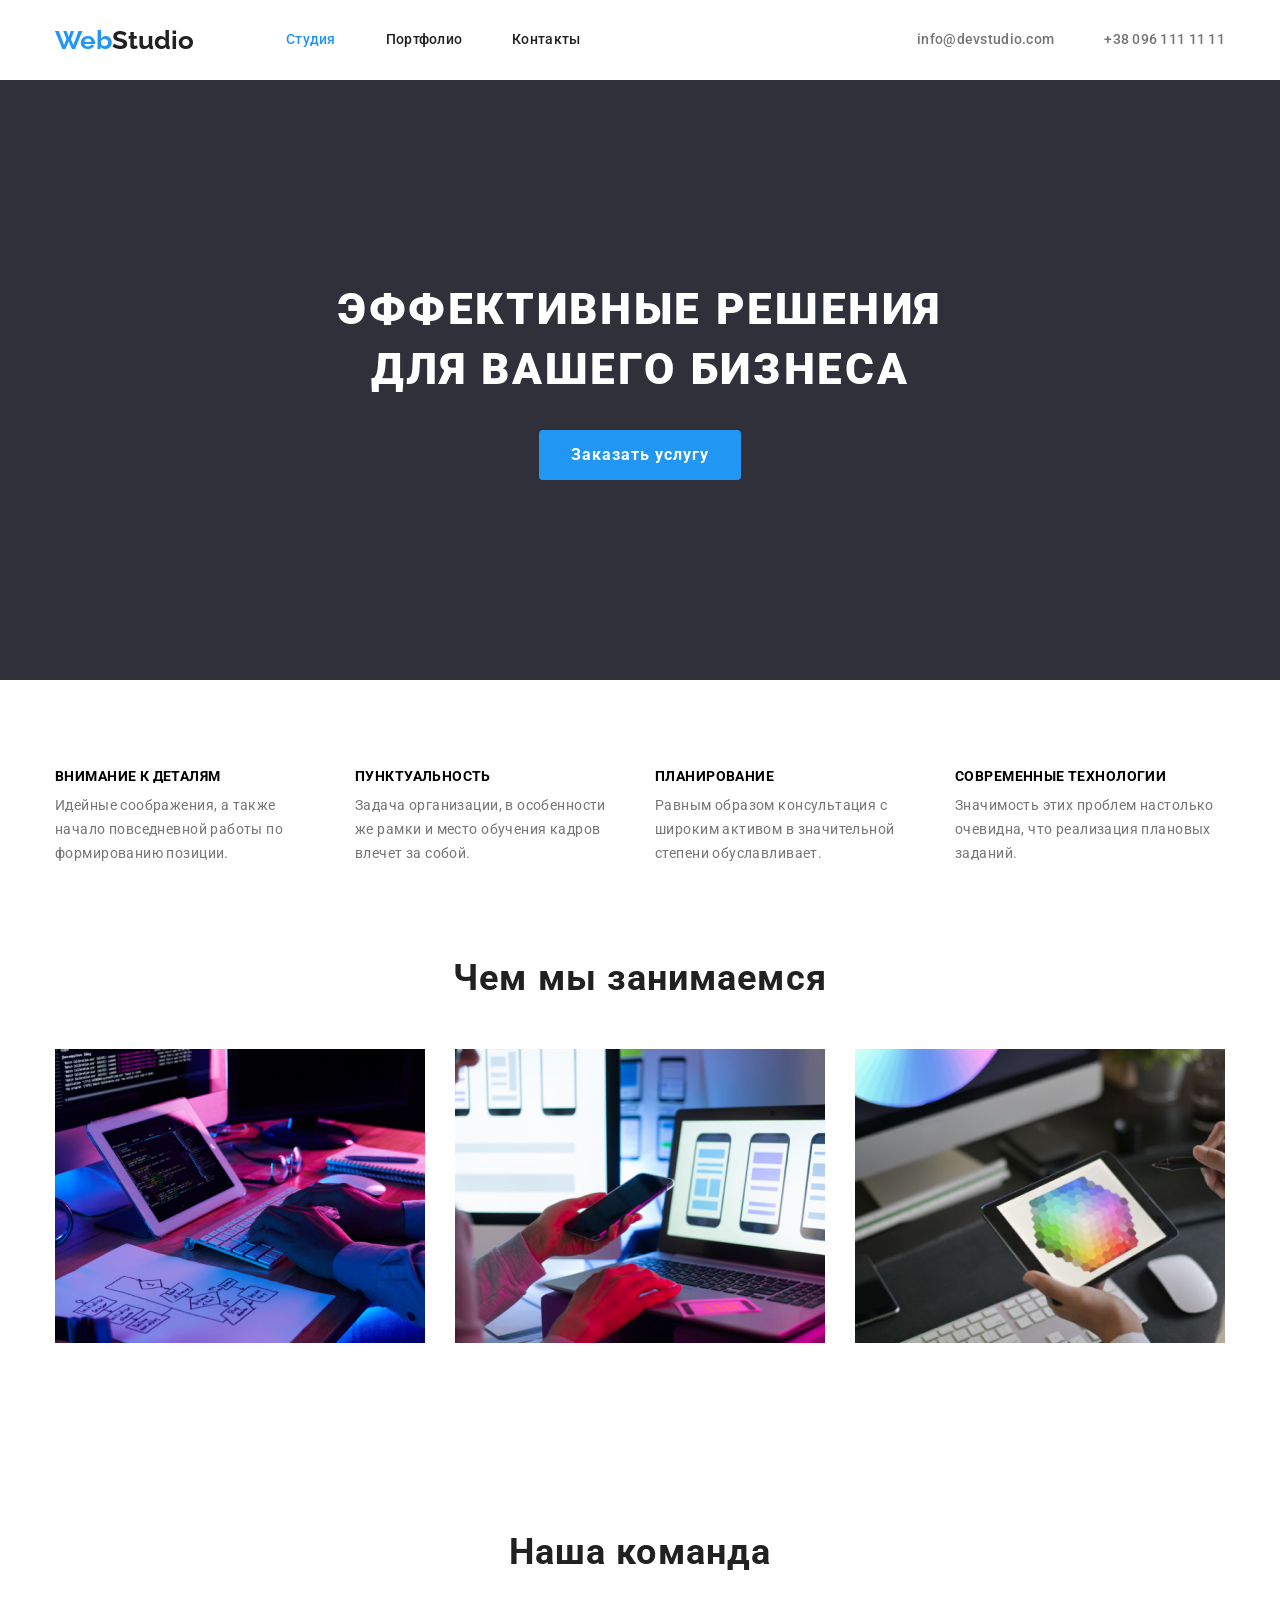
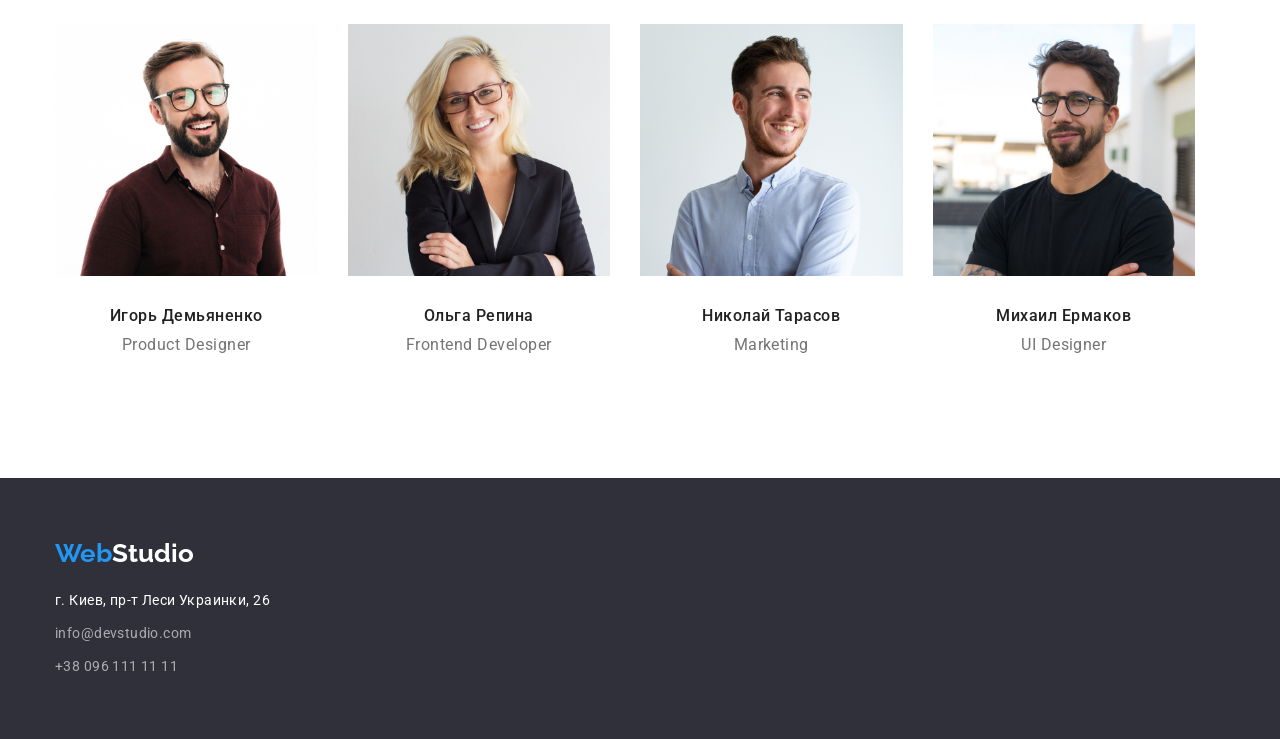
==== index.html @ 5f7c038f "герой" ====
<!DOCTYPE html>
<html lang="ru">
  <head>
    <meta charset="UTF-8" />
    <meta name="viewport" content="width=device-width, initial-scale=1.0" />
    <title>WebStudio</title>
    <link rel="preconnect" href="https://fonts.gstatic.com" />
    <link
      href="https://fonts.googleapis.com/css2?family=Raleway:wght@700&family=Roboto:wght@400;500;700;900&display=swap"
      rel="stylesheet"
    />
    <link
      rel="stylesheet"
      href="https://cdnjs.cloudflare.com/ajax/libs/modern-normalize/1.0.0/modern-normalize.min.css"
    />
    <link rel="stylesheet" href="./css/style.css" />
    <link rel="stylesheet" href="./css/main.css" />
  </head>
  <body>
    <!--Шапка-->
    <header class="header-page">
      <div class="container header-container">
        <nav class="header-nav content">
          <a class="logo" href=""><span class="logo-link">Web</span>Studio</a>
          <ul class="list-nav">
            <li class="item-nav">
              <a class="link current" href="">Студия</a>
            </li>
            <li class="item-nav">
              <a class="link" href="./portfolio.html">Портфолио</a>
            </li>
            <li class="item-nav">
              <a class="link" href="">Контакты</a>
            </li>
          </ul>
        </nav>
        <ul class="header-list content">
          <li class="header-contacts">
            <a class="link contacts" href="">info@devstudio.com</a>
          </li>
          <li class="header-contacts">
            <a class="link contacts" href="">+38 096 111 11 11</a>
          </li>
        </ul>
      </div>
    </header>

    <main>
      <!--Баннер-->
      <section class="hero">
        <div class="hero-container">
          <h1 class="hero-text">Эффективные решения </br> для вашего бизнеса</h1>
          <a class="hero-btn" href="">Заказать услугу</a>
        </div>
      </section>

      <!--Особенности-->
      <section class="features">
        <div class="container">
          <h2 class="visually-hidden">Особенности</h2>
          <ul class="features-list">
            <li class="features-items">
              <h3 class="features-heading">Внимание к деталям</h3>
              <p class="features-text">
                Идейные соображения, а также начало повседневной работы по
                формированию позиции.
              </p>
            </li>
            <li class="features-items">
              <h3 class="features-heading">Пунктуальность</h3>
              <p class="features-text">
                Задача организации, в особенности же рамки и место обучения
                кадров влечет за собой.
              </p>
            </li>
            <li class="features-items">
              <h3 class="features-heading">Планирование</h3>
              <p class="features-text">
                Равным образом консультация с широким активом в значительной
                степени обуславливает.
              </p>
            </li>
            <li class="features-items">
              <h3 class="features-heading">Современные технологии</h3>
              <p class="features-text">
                Значимость этих проблем настолько очевидна, что реализация
                плановых заданий.
              </p>
            </li>
          </ul>
        </div>
      </section>

      <!--Чем мы занимаемся-->
      <section class="work">
        <div class="container">
          <h2 class="heading-main">Чем мы занимаемся</h2>
          <ul class="work-list">
            <li class="work-item">
              <a class="work-text" href="">
                <img src="./images/box1.jpg" alt="Программирование" />
              </a>
            </li>
            <li class="work-item">
              <a href="">
                <img src="./images/box2.jpg" alt="Приложения" />
              </a>
            </li>
            <li class="work-item">
              <a href="">
                <img src="./images/box3.jpg" alt="Дизайн" />
              </a>
            </li>
          </ul>
        </div>
      </section>

      <!--Наша команда-->
      <section class="family">
        <div class="container">
          <h2 class="heading-main">Наша команда</h2>
          <ul class="family-list">
            <li class="family-item">
              <a href="">
                <img src="./images/team/team1.jpg" alt="Игорь Демьяненко" />
              </a>
              <h3 class="family-name">Игорь Демьяненко</h3>
              <p class="family-proffesion" lang="en">Product Designer</p>
            </li>
            <li class="family-item">
              <a href="">
                <img src="./images/team/team2.jpg" alt="Ольга Репина" />
              </a>
              <h3 class="family-name">Ольга Репина</h3>
              <p class="family-proffesion" lang="en">Frontend Developer</p>
            </li>
            <li class="family-item">
              <a href="">
                <img src="./images/team/team3.jpg" alt="Николай Тарасов" />
              </a>
              <h3 class="family-name">Николай Тарасов</h3>
              <p class="family-proffesion" lang="en">Marketing</p>
            </li>
            <li class="family-item">
              <a href="">
                <img src="./images/team/team4.jpg" alt="Михаил Ермаков" />
              </a>
              <h3 class="family-name">Михаил Ермаков</h3>
              <p class="family-proffesion" lang="en">UI Designer</p>
            </li>
          </ul>
        </div>
      </section>
    </main>

    <!-- Футер -->
    <footer class="footer">
      <div class="container">

        <!--Адресс-->
        <address class="address">
          <a class="logo logo-footer" href=""
            ><span class="logo-link">Web</span>Studio</a
          >
          <ul class="footer-list">
            <li class="footer-items">
              <a class="address-link adr" href=""
                >г. Киев, пр-т Леси Украинки, 26</a
              >
            </li>
            <li class="footer-items">
              <a class="address-link post" href="">info@devstudio.com</a>
            </li>
            <li class="footer-items">
              <a class="address-link post" href="">+38 096 111 11 11</a>
            </li>
          </ul>
        </address>
      </div>
    </footer>
  </body>
</html>
---- css/style.css ----
/* --- Основа для всех страниц --- */

:root {
  --text-blue: #2196F3;
  --text-hero-white: #ffffff;
  --text-white-footer: rgba(255, 255, 255, .6);
  --text-black: #212121;
  --text-grey: #757575;
  --background-hero: #2F303A;
  --background-btn: #F5F4FA;
  --border-proekts: #EEEEEE;
}

.visually-hidden {
  position: absolute;
  width: 1px;
  height: 1px;
  margin: -1px;
  border: 0;
  padding: 0;

  white-space: nowrap;
  clip-path: inset(100%);
  clip: rect(0 0 0 0);
  overflow: hidden;
}

body {
  font-family: 'Roboto', sans-serif;
  font-size: 14px;
}

a {
  text-decoration: none;
  color: var(--text-black);
  outline: none; 
}

ul {
  list-style: none;
}

.container {
  width: 1200px;
  padding-left: 15px;
  padding-right: 15px;
  margin-left: auto;
  margin-right: auto;
  /* outline: 1px solid tomato; */
}

h1, h2, h3, ul, p {
  margin: 0;
  padding: 0;
}

/* ОБЩИЕ СТИЛИ ДЛЯ ВСЕХ СТРАНИЦ ХЕДЕРА И ФУТЕРА */

/* --- Шапка--- */

.header-container {
  display: flex;
  align-items: center;
  justify-content: space-between;
}

.content {
  display: flex;
  align-items: center;
}

.logo {
  font-style: normal;
  font-family: 'Raleway', sans-serif;
  font-weight: 700;
  font-size: 26px;
  line-height: 1.19;
}

.logo-link {
  color: var(--text-blue);
}

.list-nav {
  display: flex;
  align-items: center;
  margin-left: 92px;
}

.item-nav:not(:last-child),
.header-contacts:not(:last-child) {
  margin-right: 50px;
}

.link {
  display: block;
  padding-top: 32px;
  padding-bottom: 32px;

  font-weight: 500;
  line-height: 1.14;
  letter-spacing: 0.02em;
}

.link:hover,
.link:focus {
  color: var(--text-blue);
}

.list-nav .link.current {
  color: var(--text-blue);
}

.contacts {
  color: var(--text-grey);
}

/* --- Футер --- */

/* --- Адресс --- */

.footer {
  background-color: var(--background-hero);
  padding: 60px 0;
}

.logo-footer {
  display: inline-block;
  margin-bottom: 20px;

  color: var(--text-hero-white);
}

.footer-items:not(:last-child) {
  margin-bottom: 9px;
}

.address-link {
  display: inline-block;

  font-style: normal;
  font-weight: normal;
  font-size: 14px;
  line-height: 1.71;
  letter-spacing: 0.03em;
  color: var(--text-hero-white);
}

.post {
  color: var(--text-white-footer);
}

.address-link:hover,
.address-link:focus {
  color: var(--text-blue);
}
---- css/main.css ----
/* --- ГЛАВНАЯ СТРАНИЦА --- */
/* ХЕДЕР И ФУТЕР В ОСНОВНОМ ФАЙЛЕ */

/* --- Баннер --- */

.hero {
  max-width: 1600px;
  margin-left: auto;
  margin-right: auto;
  padding-top: 200px;
  padding-bottom: 200px;
  background-color: var(--background-hero);
  text-align: center;
}

.hero-text {
  margin-bottom: 30px;

  color: var(--text-hero-white);
  font-weight: 900;
  font-size: 44px;
  line-height: 1.36;
  letter-spacing: 0.06em;
  text-align: center;
  text-transform: uppercase;
}

.hero-btn {
  display: inline-block;
  min-width: 200px;
  padding: 10px 32px;
  border-radius: 4px;
  color: var(--text-hero-white);
  background-color: var(--text-blue);
  font-weight: 700;
  font-size: 16px;
  text-align: center;
  line-height: 1.87;
  letter-spacing: 0.06em;
}

.hero-container {
  max-width: 696px;
  margin-left: auto;
  margin-right: auto;

}

/* --- Особенности --- */

.features {
  display: flex;
  padding-top: 89px;
  padding-bottom: 91px;
}

.features-list {
  display: flex;
}

.features-items {
  flex-basis: calc((100% - 90px) / 4);
  margin-right: 30px;
}

.features-items:last-child {
  margin-right: 0px;
}

.features-heading {
  margin-bottom: 10px;

  font-weight: 700;
  font-size: 14px;
  line-height: 1.14;
  letter-spacing: 0.03em;
  text-transform: uppercase;
}

.features-text {
  font-weight: 400;
  line-height: 1.71;
  letter-spacing: 0.03em;

  color: var(--text-grey);
}

/* --- Чем мы занимаемся --- */

.work {
  padding-bottom: 94px;
}

.heading-main {
  margin-bottom: 50px;

  font-weight: 700;
  font-size: 36px;
  line-height: 1.17;
  text-align: center;
  letter-spacing: 0.03em;
  color: var(--text-black);
}

.work-list {
  display: flex;
}

.work-item {
  flex-basis: calc((100% - 60px) / 3);
  padding-right: 30px;
}

.work-item:last-child {
  padding-right: 0;
}

.work-item img {
  display: block;
}

/* --- Наша команда --- */

.family {
  padding-top: 94px;
  padding-bottom: 94px;
}

.family-list {
  display: flex;
}

.family-item img {
  display: block;
  max-width: 100%;
  padding-bottom: 30px;
}

.family-item {
  flex-basis: calc((100% - 30px) / 4);
  margin-right: 30px;
  padding-bottom: 30px;
  border-radius: 0px 0px 4px 4px;
}

.family-item:last-child {
  padding-right: 0;
}

.family-name {
  margin-bottom: 10px;

  font-weight: 500;
  font-size: 16px;
  line-height: 1.19;
  text-align: center;
  letter-spacing: 0.03em;
  color: var(--text-black);
}

.family-proffesion {
  font-weight: 400;
  font-size: 16px;
  line-height: 1.19;
  text-align: center;
  letter-spacing: 0.03em;
  color: var(--text-grey);
}
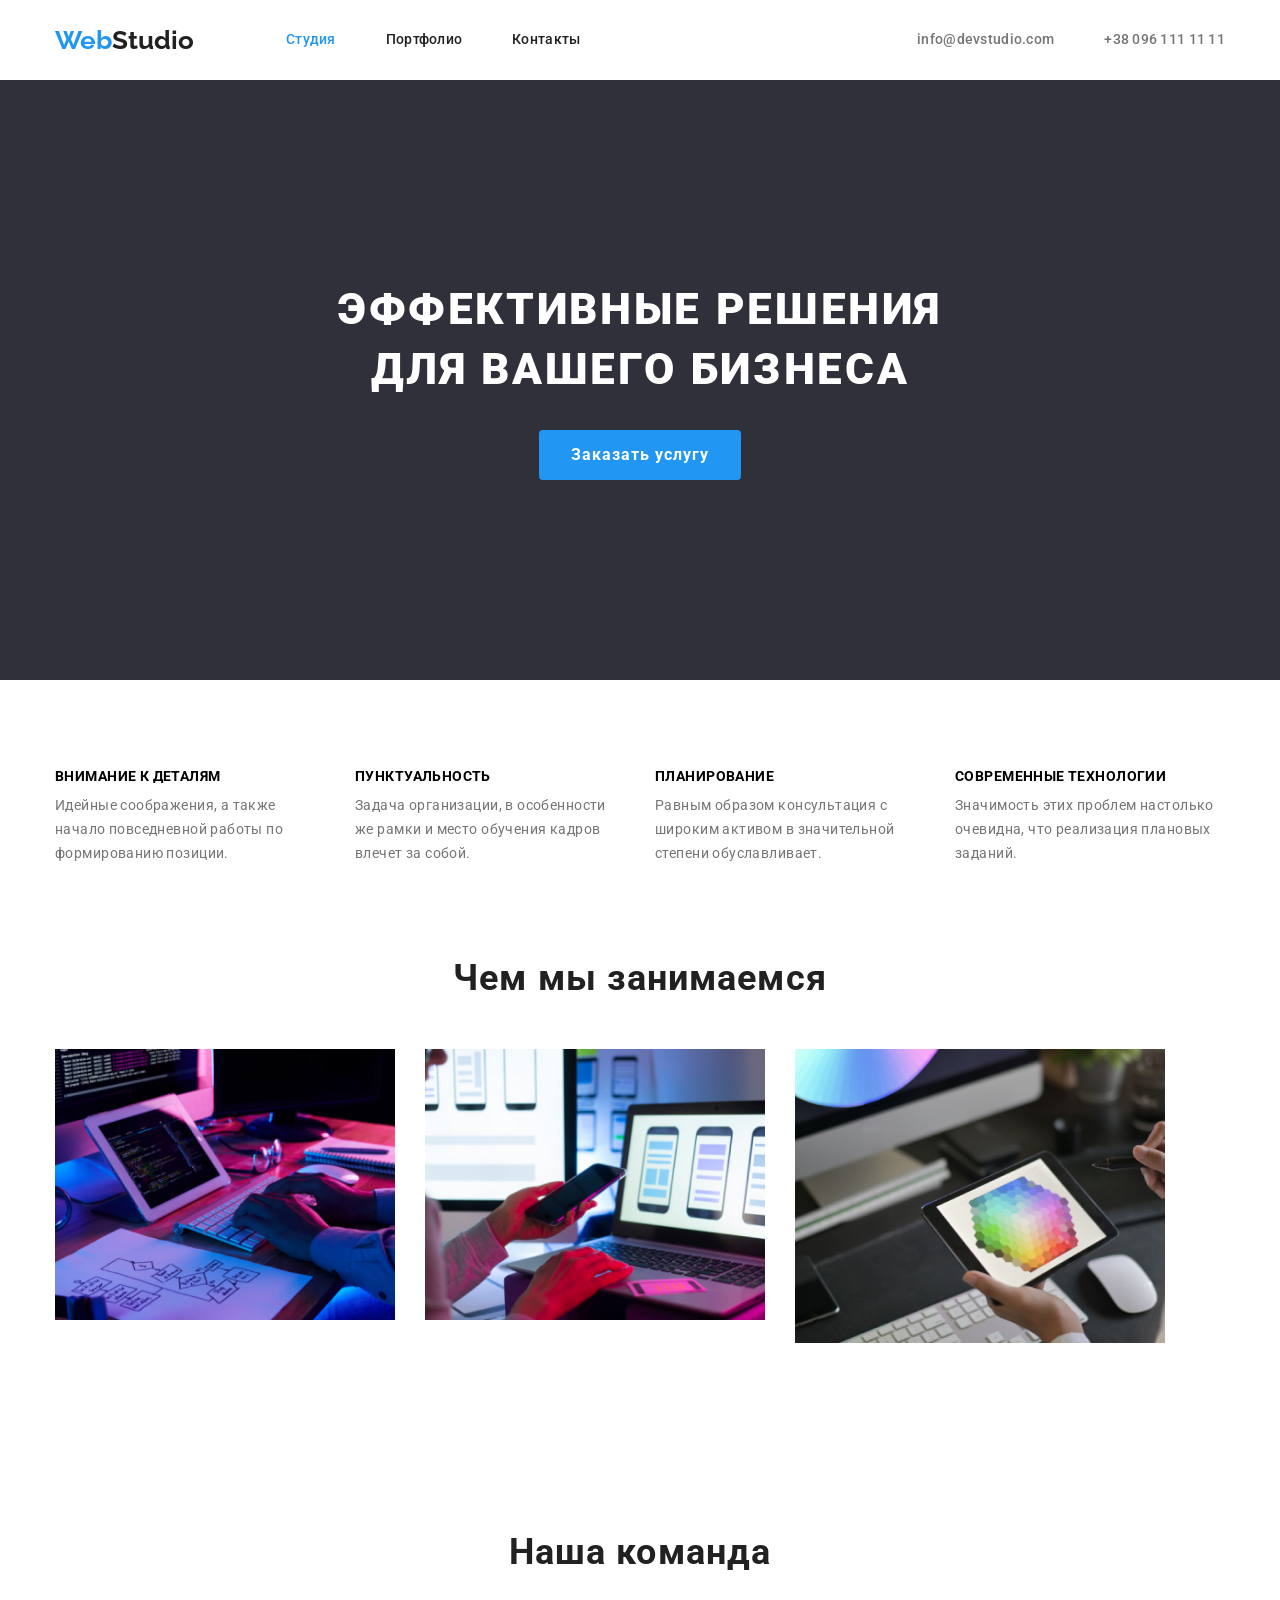
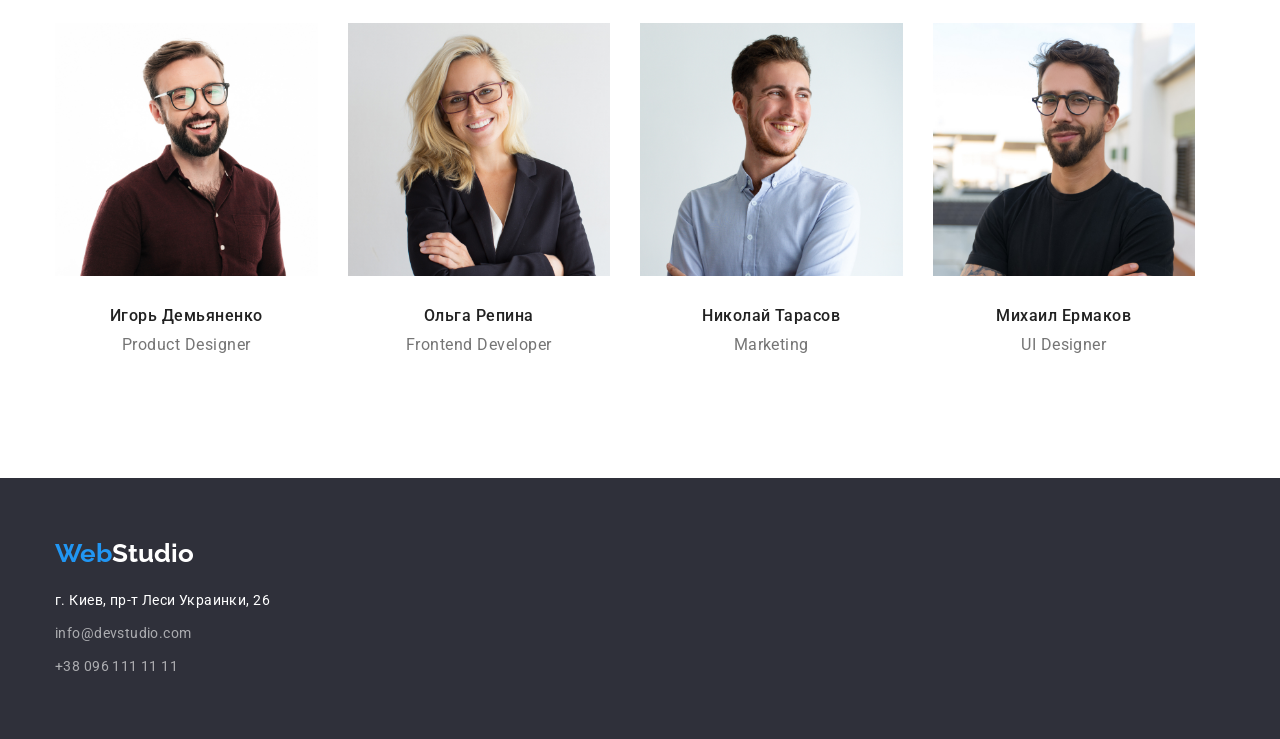
==== commit 9c2a3501: "редація" ====
--- a/index.html
+++ b/index.html
@@ -14,13 +14,11 @@
       href="https://cdnjs.cloudflare.com/ajax/libs/modern-normalize/1.0.0/modern-normalize.min.css"
     />
     <link rel="stylesheet" href="./css/style.css" />
-    <link rel="stylesheet" href="./css/main.css" />
   </head>
   <body>
     <!--Шапка-->
-    <header class="header-page">
-      <div class="container header-container">
-        <nav class="header-nav content">
+    <header class="page-header container">
+        <nav class="header-nav">
           <a class="logo" href=""><span class="logo-link">Web</span>Studio</a>
           <ul class="list-nav">
             <li class="item-nav">
@@ -34,7 +32,7 @@
             </li>
           </ul>
         </nav>
-        <ul class="header-list content">
+        <ul class="header-list">
           <li class="header-contacts">
             <a class="link contacts" href="">info@devstudio.com</a>
           </li>
@@ -42,14 +40,13 @@
             <a class="link contacts" href="">+38 096 111 11 11</a>
           </li>
         </ul>
-      </div>
     </header>
 
     <main>
       <!--Баннер-->
       <section class="hero">
         <div class="hero-container">
-          <h1 class="hero-text">Эффективные решения </br> для вашего бизнеса</h1>
+          <h1 class="hero-text">Эффективные решения для вашего бизнеса</h1>
           <a class="hero-btn" href="">Заказать услугу</a>
         </div>
       </section>
--- a/css/style.css
+++ b/css/style.css
@@ -1,14 +1,14 @@
 /* --- Основа для всех страниц --- */
 
 :root {
-  --text-blue: #2196F3;
+  --text-blue: #2196f3;
   --text-hero-white: #ffffff;
-  --text-white-footer: rgba(255, 255, 255, .6);
+  --text-white-footer: rgba(255, 255, 255, 0.6);
   --text-black: #212121;
   --text-grey: #757575;
-  --background-hero: #2F303A;
-  --background-btn: #F5F4FA;
-  --border-proekts: #EEEEEE;
+  --background-hero: #2f303a;
+  --background-btn: #f5f4fa;
+  --border-proekts: #eeeeee;
 }
 
 .visually-hidden {
@@ -33,7 +33,7 @@
 a {
   text-decoration: none;
   color: var(--text-black);
-  outline: none; 
+  outline: none;
 }
 
 ul {
@@ -49,7 +49,11 @@
   /* outline: 1px solid tomato; */
 }
 
-h1, h2, h3, ul, p {
+h1,
+h2,
+h3,
+ul,
+p {
   margin: 0;
   padding: 0;
 }
@@ -58,15 +62,20 @@
 
 /* --- Шапка--- */
 
-.header-container {
+.page-header {
   display: flex;
   align-items: center;
-  justify-content: space-between;
-}
-
-.content {
+}
+
+.header-nav {
   display: flex;
   align-items: center;
+}
+
+.header-list {
+  display: flex;
+  align-items: center;
+  margin-left: auto;
 }
 
 .logo {
@@ -154,3 +163,257 @@
 .address-link:focus {
   color: var(--text-blue);
 }
+
+/* --- ГЛАВНАЯ СТРАНИЦА --- */
+
+/* --- Баннер --- */
+
+.hero {
+  max-width: 1600px;
+  margin-left: auto;
+  margin-right: auto;
+  padding-top: 200px;
+  padding-bottom: 200px;
+  background-color: var(--background-hero);
+  text-align: center;
+}
+
+.hero-text {
+  margin-bottom: 30px;
+
+  color: var(--text-hero-white);
+  font-weight: 900;
+  font-size: 44px;
+  line-height: 1.36;
+  letter-spacing: 0.06em;
+  text-align: center;
+  text-transform: uppercase;
+}
+
+.hero-btn {
+  display: inline-block;
+  min-width: 200px;
+  padding: 10px 32px;
+  border-radius: 4px;
+  color: var(--text-hero-white);
+  background-color: var(--text-blue);
+  font-weight: 700;
+  font-size: 16px;
+  text-align: center;
+  line-height: 1.87;
+  letter-spacing: 0.06em;
+}
+
+.hero-container {
+  max-width: 696px;
+  margin-left: auto;
+  margin-right: auto;
+}
+
+/* --- Особенности --- */
+
+.features {
+  display: flex;
+  padding-top: 89px;
+  padding-bottom: 91px;
+}
+
+.features-list {
+  display: flex;
+}
+
+.features-items {
+  flex-basis: calc((100% - 90px) / 4);
+  margin-right: 30px;
+}
+
+.features-items:last-child {
+  margin-right: 0px;
+}
+
+.features-heading {
+  margin-bottom: 10px;
+
+  font-weight: 700;
+  font-size: 14px;
+  line-height: 1.14;
+  letter-spacing: 0.03em;
+  text-transform: uppercase;
+}
+
+.features-text {
+  font-weight: 400;
+  line-height: 1.71;
+  letter-spacing: 0.03em;
+
+  color: var(--text-grey);
+}
+
+/* --- Чем мы занимаемся --- */
+
+.work {
+  padding-bottom: 94px;
+}
+
+.heading-main {
+  margin-bottom: 50px;
+
+  font-weight: 700;
+  font-size: 36px;
+  line-height: 1.17;
+  text-align: center;
+  letter-spacing: 0.03em;
+  color: var(--text-black);
+}
+
+.work-list {
+  display: flex;
+}
+
+.work-item {
+  flex-basis: calc((100% - 60px) / 3);
+  padding-right: 30px;
+}
+
+.work-item:last-child {
+  padding-right: 0;
+}
+
+.work-item img {
+  display: block;
+}
+
+/* --- Наша команда --- */
+
+.family {
+  padding-top: 94px;
+  padding-bottom: 94px;
+}
+
+.family-list {
+  display: flex;
+}
+
+.family-item img {
+  display: block;
+  max-width: 100%;
+  padding-bottom: 30px;
+}
+
+.family-item {
+  flex-basis: calc((100% - 30px) / 4);
+  margin-right: 30px;
+  padding-bottom: 30px;
+  border-radius: 0px 0px 4px 4px;
+}
+
+.family-item:last-child {
+  padding-right: 0;
+}
+
+.family-name {
+  margin-bottom: 10px;
+
+  font-weight: 500;
+  font-size: 16px;
+  line-height: 1.19;
+  text-align: center;
+  letter-spacing: 0.03em;
+  color: var(--text-black);
+}
+
+.family-proffesion {
+  font-weight: 400;
+  font-size: 16px;
+  line-height: 1.19;
+  text-align: center;
+  letter-spacing: 0.03em;
+  color: var(--text-grey);
+}
+
+/* СТРАННИЦА ПОРТФОЛИО */
+
+/* --- НАШИ ПРОЕКТЫ */
+
+/* КНОПКИ */
+
+.proekts {
+  padding: 94px 0;
+}
+
+.list-btn {
+  display: flex;
+  margin-bottom: 50px;
+  justify-content: center;
+}
+
+.item-btn:not(:last-child) {
+  margin-right: 6px;
+}
+
+.proekts-btn {
+  padding: 6px 22px;
+  border: none;
+  border-radius: 4px;
+
+  font-weight: 500;
+  font-size: 16px;
+  line-height: 1.62;
+  text-align: center;
+  letter-spacing: 0.03em;
+
+  color: var(--text-black);
+  background: var(--background-btn);
+}
+
+.proekts-btn:hover,
+.proekts-btn:focus {
+  color: var(--text-hero-white);
+  background: var(--text-blue);
+}
+
+/* СПИСОК ПРОЕКТОВ */ 
+
+img {
+  display: block;
+  max-width: 100%;
+}
+
+.card-set {
+  display: flex;
+  flex-wrap: wrap;
+  margin-left: calc(-1 * 30px);
+  margin-top: calc(-1 * 30px);
+}
+
+.card-set .item {
+  flex-basis: calc(100% / 3 - 30px);
+  margin-left: 30px;
+  margin-top: 30px;
+}
+
+.card {
+  border-radius: 4px;
+}
+
+.card-content {
+  padding: 20px 24px;
+}
+
+.card-heading {
+  margin-bottom: 4px;
+
+  font-weight: 700;
+  font-size: 18px;
+  line-height: 2;
+  letter-spacing: 0.06em;
+}
+
+.card-text {
+  font-weight: normal;
+  font-size: 16px;
+  line-height: 1.87;
+  letter-spacing: 0.03em;
+  color: var(--text-grey);
+}
+
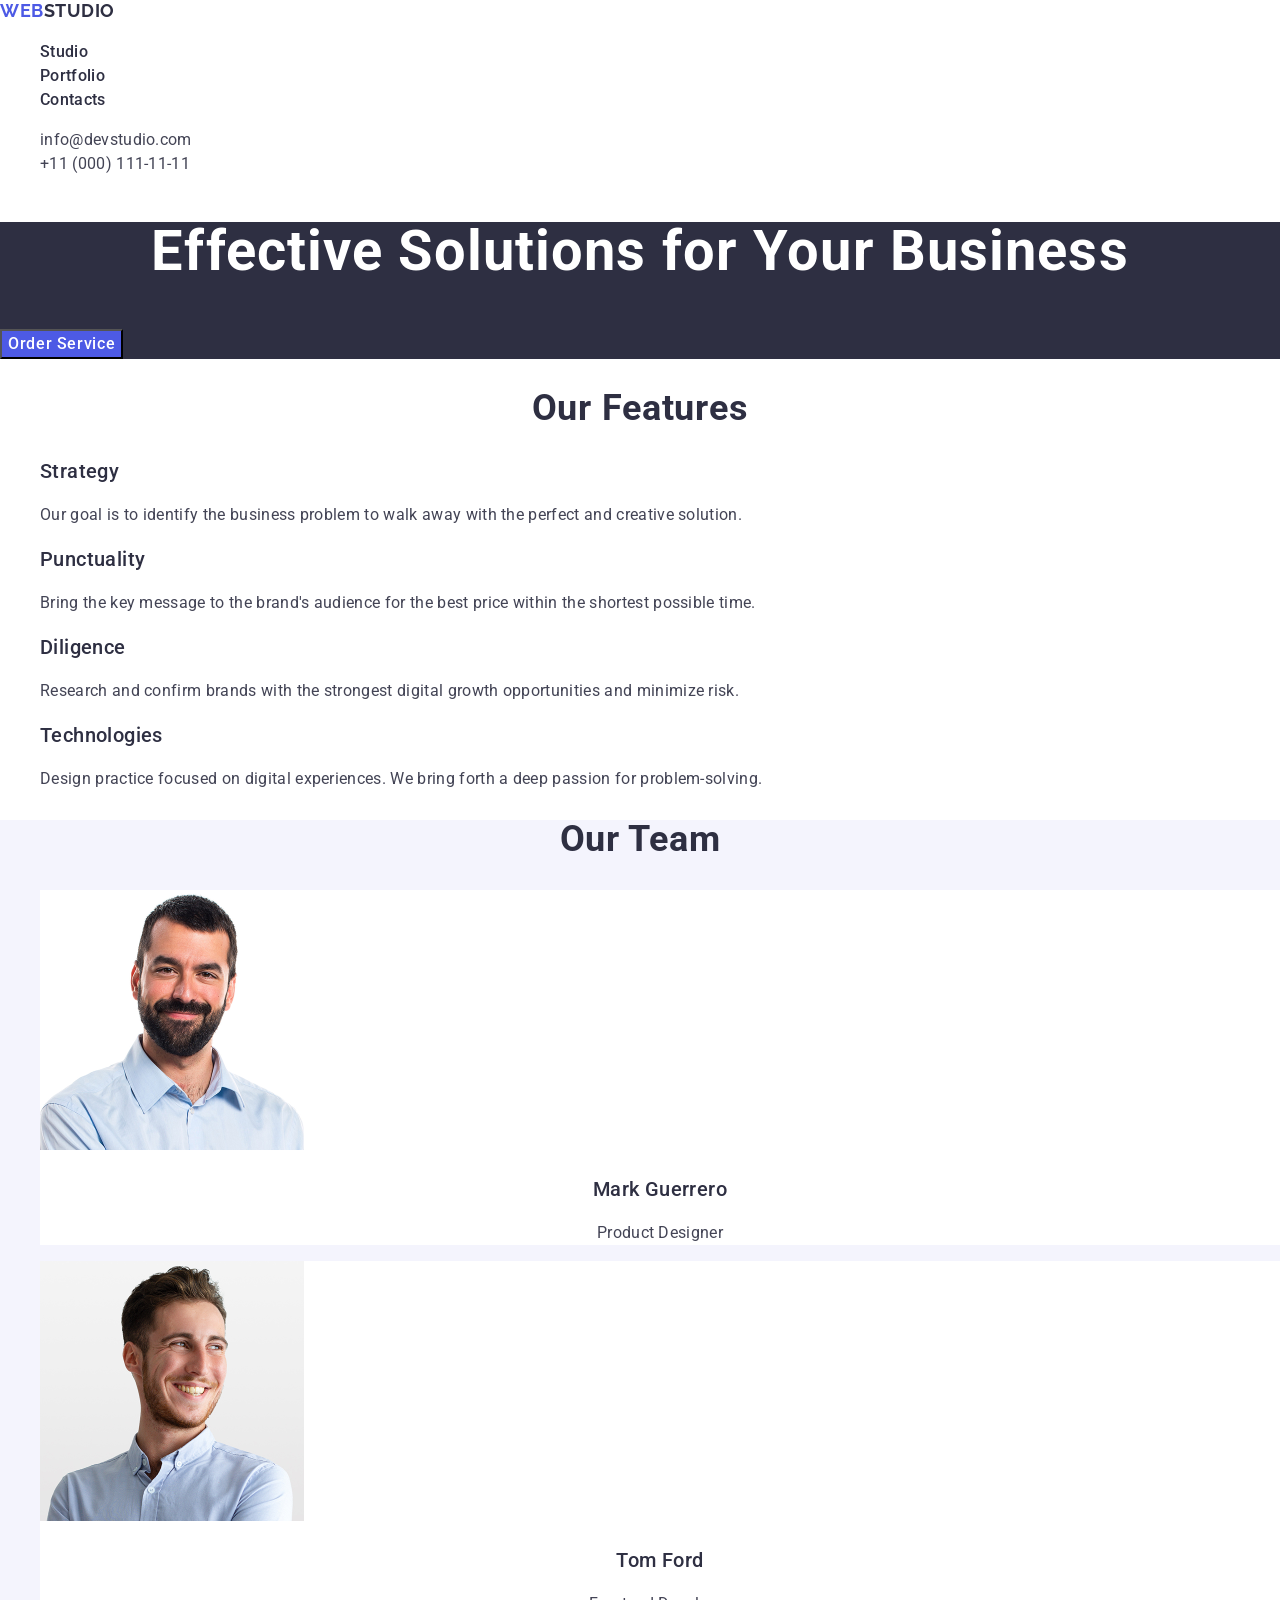
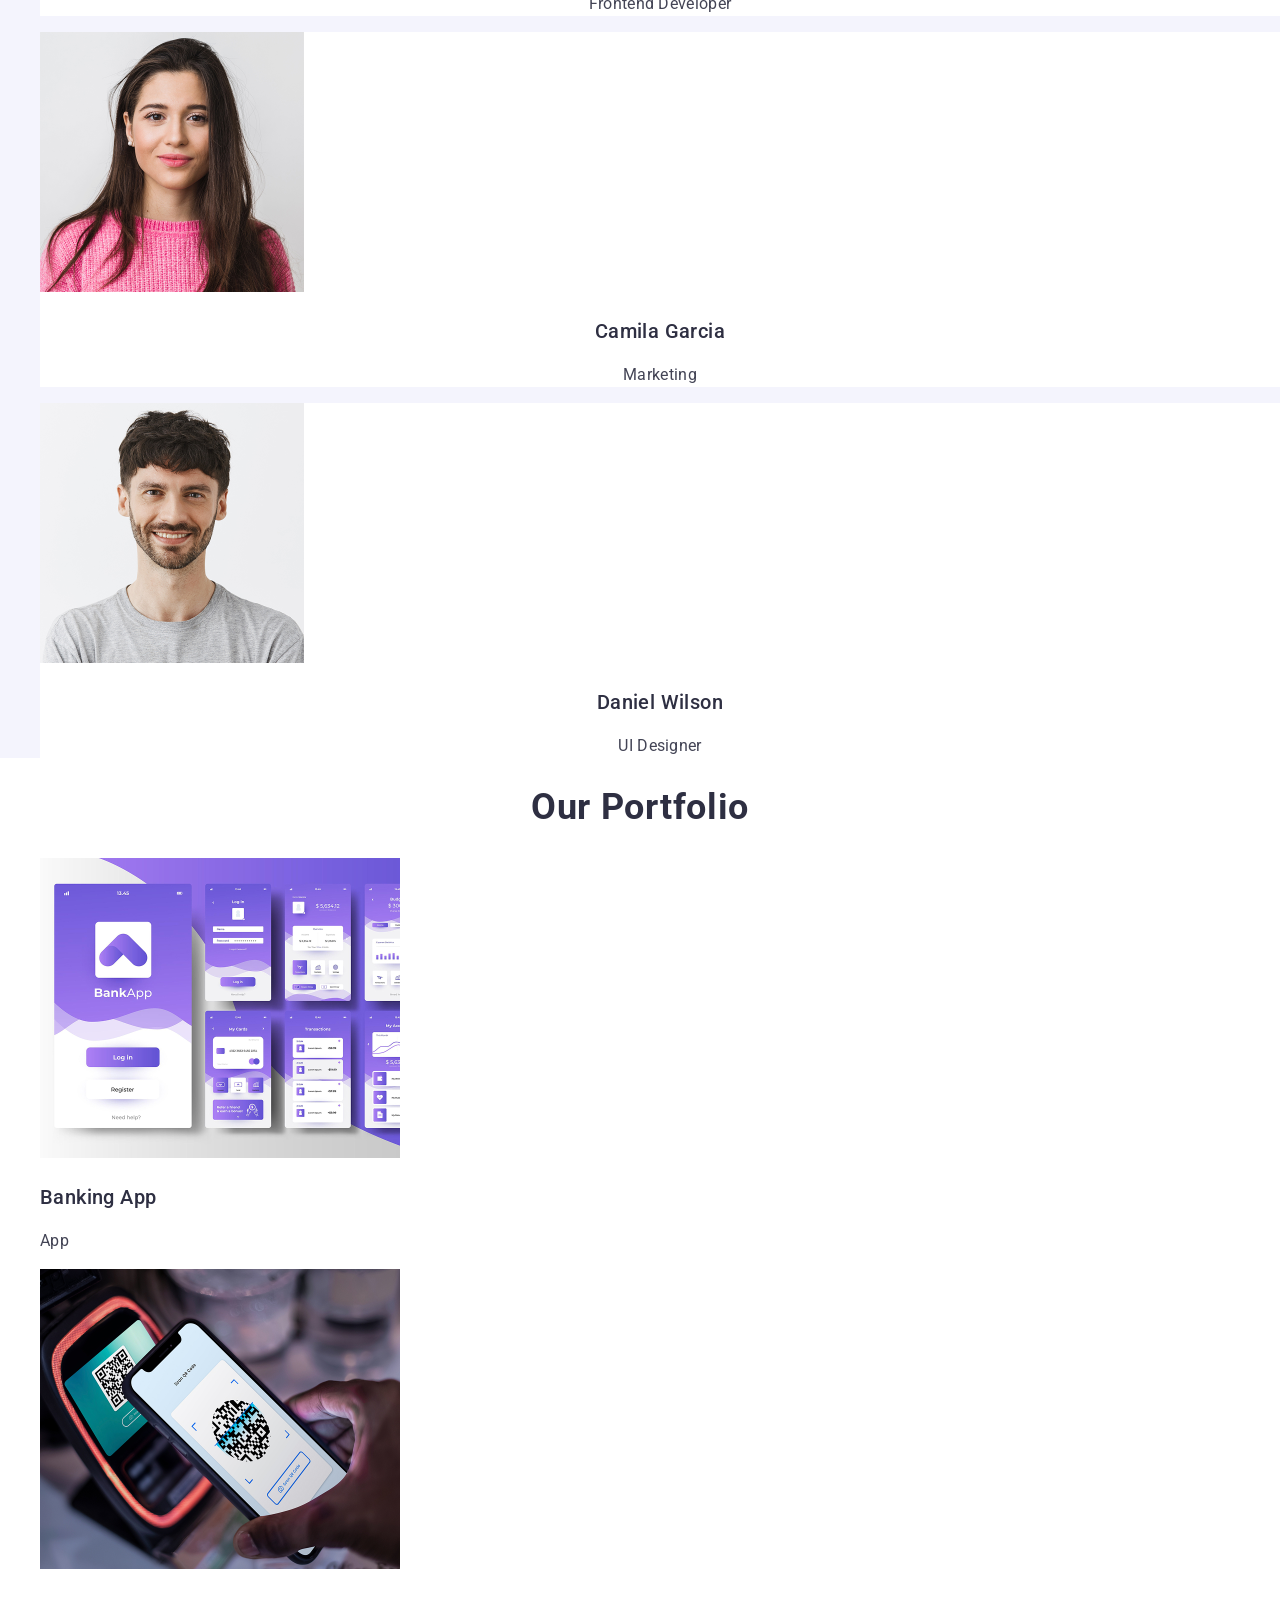
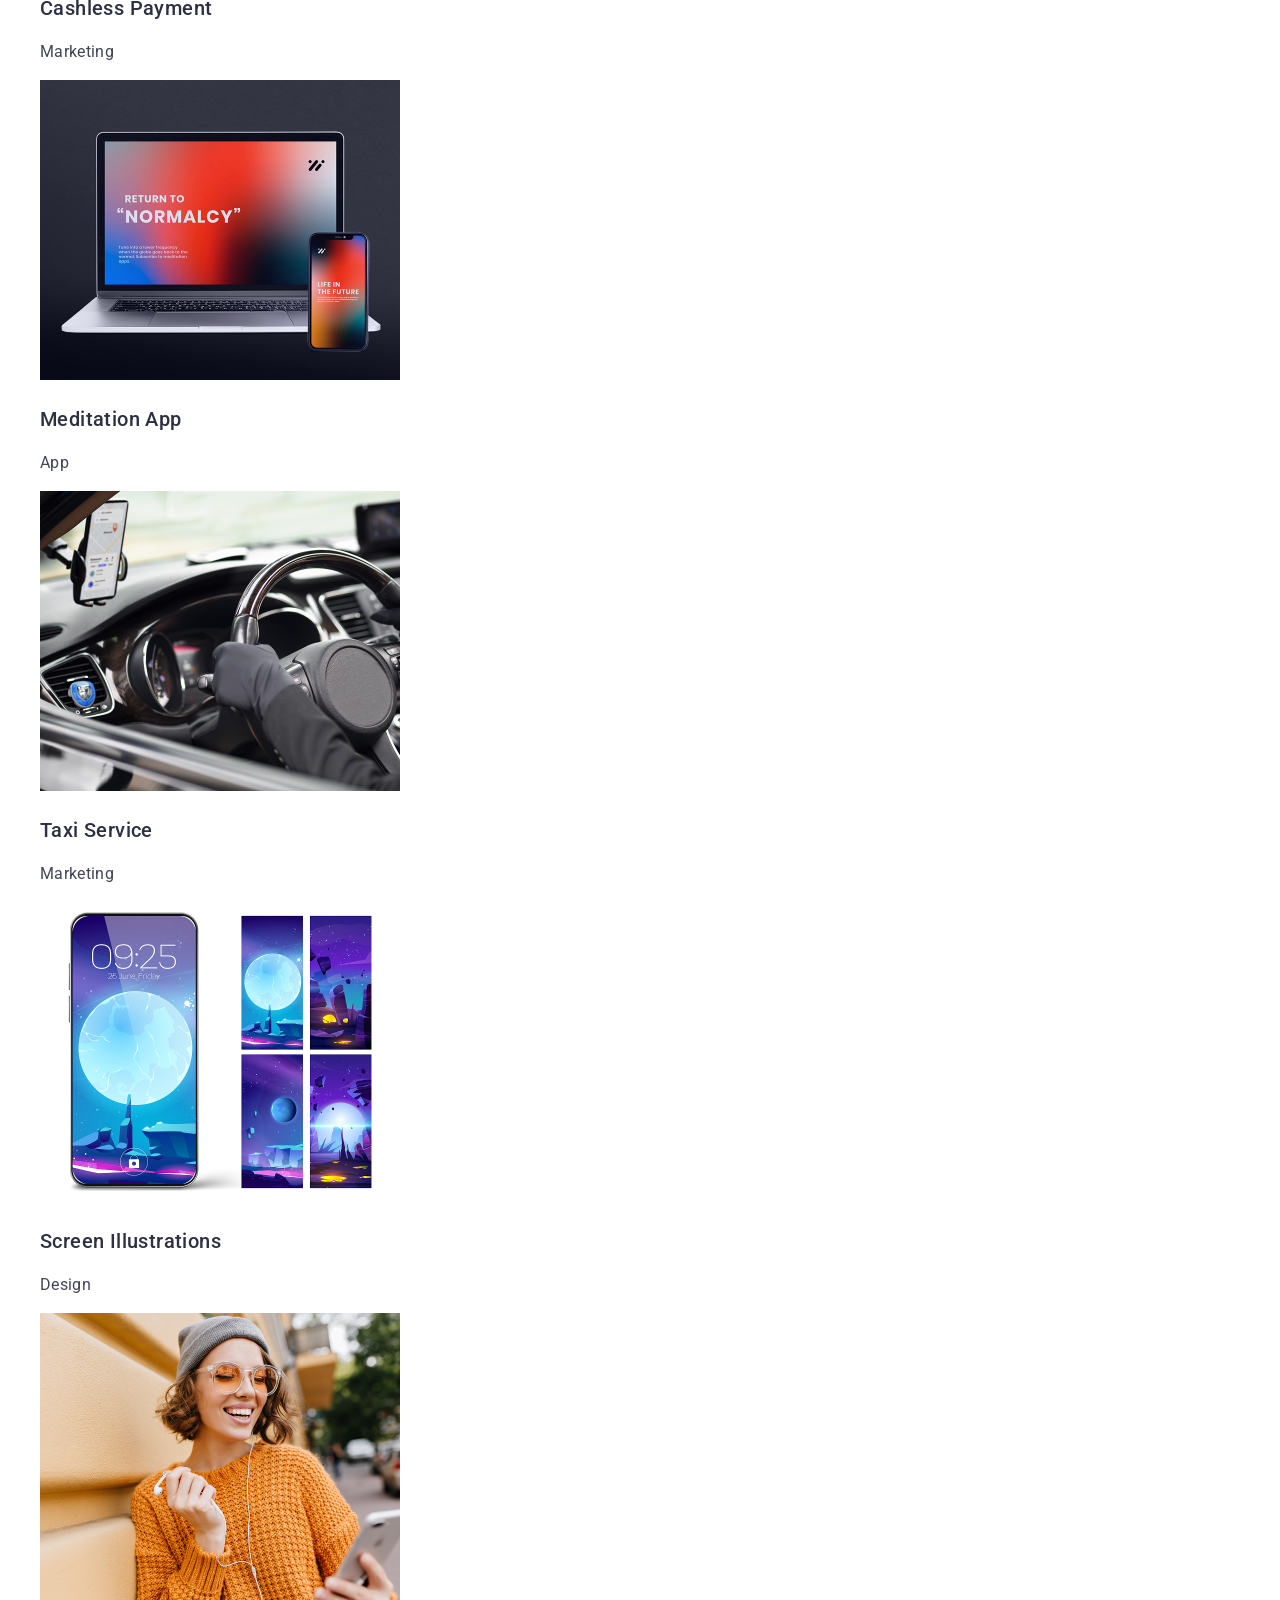
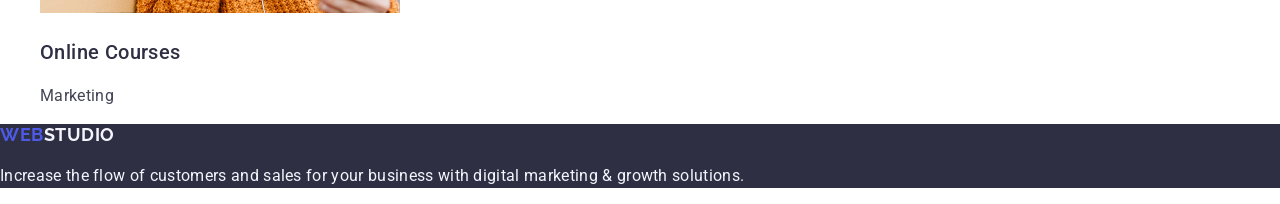
==== commit 1faf13bd: "Initial commit" ====
--- a/index.html
+++ b/index.html
@@ -1,179 +1,139 @@
 <!DOCTYPE html>
-<html lang="ru">
-  <head>
-    <meta charset="UTF-8" />
-    <meta name="viewport" content="width=device-width, initial-scale=1.0" />
-    <title>WebStudio</title>
-    <link rel="preconnect" href="https://fonts.gstatic.com" />
-    <link
-      href="https://fonts.googleapis.com/css2?family=Raleway:wght@700&family=Roboto:wght@400;500;700;900&display=swap"
-      rel="stylesheet"
-    />
-    <link
-      rel="stylesheet"
-      href="https://cdnjs.cloudflare.com/ajax/libs/modern-normalize/1.0.0/modern-normalize.min.css"
-    />
-    <link rel="stylesheet" href="./css/style.css" />
-  </head>
-  <body>
-    <!--Шапка-->
-    <header class="page-header container">
-        <nav class="header-nav">
-          <a class="logo" href=""><span class="logo-link">Web</span>Studio</a>
-          <ul class="list-nav">
-            <li class="item-nav">
-              <a class="link current" href="">Студия</a>
-            </li>
-            <li class="item-nav">
-              <a class="link" href="./portfolio.html">Портфолио</a>
-            </li>
-            <li class="item-nav">
-              <a class="link" href="">Контакты</a>
-            </li>
-          </ul>
+<html lang="en">
+<head>
+    <meta charset="UTF-8">
+    <meta name="viewport" content="width=device-width, initial-scale=1.0">
+    <title>Document</title>
+    <link rel="preconnect" href="https://fonts.googleapis.com">
+<link rel="preconnect" href="https://fonts.gstatic.com" crossorigin>
+<link href="https://fonts.googleapis.com/css2?family=Raleway:wght@700&family=Roboto:ital,wght@0,100..900;1,100..900&display=swap" rel="stylesheet">
+    <link rel="stylesheet" href="https://cdnjs.cloudflare.com/ajax/libs/modern-normalize/3.0.1/modern-normalize.min.css"
+        integrity="sha512-q6WgHqiHlKyOqslT/lgBgodhd03Wp4BEqKeW6nNtlOY4quzyG3VoQKFrieaCeSnuVseNKRGpGeDU3qPmabCANg=="
+        crossorigin="anonymous" referrerpolicy="no-referrer" />
+    <link rel="stylesheet" href="./css/styles.css">
+   
+</head>
+
+<body>
+    <header>
+        <a class="logo" href="./index.html"><span class="logo-link">Web</span>Studio</a>
+        <nav>
+            <ul>
+                <li><a class="nav-link link-active" href="./index.html">Studio</a></li>
+                <li><a class="nav-link" href="">Portfolio</a></li>
+                <li><a class="nav-link" href="">Contacts</a></li>
+            </ul>
         </nav>
-        <ul class="header-list">
-          <li class="header-contacts">
-            <a class="link contacts" href="">info@devstudio.com</a>
-          </li>
-          <li class="header-contacts">
-            <a class="link contacts" href="">+38 096 111 11 11</a>
-          </li>
-        </ul>
+        <address>
+            <ul>
+                <li><a class="address-link" href="mailto:info@devstudio.com">info@devstudio.com</a></li>
+                <li><a class="address-link" href="tel:+110001111111">+11 (000) 111-11-11</a></li>
+            </ul>
+        </address>
     </header>
 
     <main>
-      <!--Баннер-->
-      <section class="hero">
-        <div class="hero-container">
-          <h1 class="hero-text">Эффективные решения для вашего бизнеса</h1>
-          <a class="hero-btn" href="">Заказать услугу</a>
-        </div>
-      </section>
+        <section class="hero">
+            <h1 class="hero-title">Effective Solutions for Your Business</h1>
+            <button class="hero-button" type="button">Order Service</button>
+        </section>
 
-      <!--Особенности-->
-      <section class="features">
-        <div class="container">
-          <h2 class="visually-hidden">Особенности</h2>
-          <ul class="features-list">
-            <li class="features-items">
-              <h3 class="features-heading">Внимание к деталям</h3>
-              <p class="features-text">
-                Идейные соображения, а также начало повседневной работы по
-                формированию позиции.
-              </p>
-            </li>
-            <li class="features-items">
-              <h3 class="features-heading">Пунктуальность</h3>
-              <p class="features-text">
-                Задача организации, в особенности же рамки и место обучения
-                кадров влечет за собой.
-              </p>
-            </li>
-            <li class="features-items">
-              <h3 class="features-heading">Планирование</h3>
-              <p class="features-text">
-                Равным образом консультация с широким активом в значительной
-                степени обуславливает.
-              </p>
-            </li>
-            <li class="features-items">
-              <h3 class="features-heading">Современные технологии</h3>
-              <p class="features-text">
-                Значимость этих проблем настолько очевидна, что реализация
-                плановых заданий.
-              </p>
-            </li>
-          </ul>
-        </div>
-      </section>
+        <section>
+            <h2 class="features">Our Features</h2>
+            <ul>
+                <li>
+                    <h3 class="
+                    features-heading">Strategy</h3>
+                    <p class="features-paragraph">Our goal is to identify the business problem to walk away with the perfect and creative solution.</p>
+                </li>
+                <li>
+                    <h3 class="
+                    features-heading">Punctuality</h3>
+                    <p class="features-paragraph">Bring the key message to the brand's audience for the best price within the shortest possible time.</p>
+                </li>
+                <li>
+                    <h3 class="
+                    features-heading">Diligence</h3>
+                    <p class="features-paragraph">Research and confirm brands with the strongest digital growth opportunities and minimize risk.</p>
+                </li>
+                <li>
+                    <h3 class="
+                    features-heading">Technologies</h3>
+                    <p class="features-paragraph">Design practice focused on digital experiences. We bring forth a deep passion for problem-solving.</p>
+                </li>
+            </ul>
+        </section>
 
-      <!--Чем мы занимаемся-->
-      <section class="work">
-        <div class="container">
-          <h2 class="heading-main">Чем мы занимаемся</h2>
-          <ul class="work-list">
-            <li class="work-item">
-              <a class="work-text" href="">
-                <img src="./images/box1.jpg" alt="Программирование" />
-              </a>
-            </li>
-            <li class="work-item">
-              <a href="">
-                <img src="./images/box2.jpg" alt="Приложения" />
-              </a>
-            </li>
-            <li class="work-item">
-              <a href="">
-                <img src="./images/box3.jpg" alt="Дизайн" />
-              </a>
-            </li>
-          </ul>
-        </div>
-      </section>
+        <section class="team-section">
+            <h2 class="team">Our Team</h2>
+            <ul>
+                <li class="team-list">
+                    <img class="team-photo" src="./images/guerrero.jpg" width="264" height="260" alt="Mark Guerrero"/>
+                    <h3 class="team-heading">Mark Guerrero</h3>
+                    <p class="team-paragraph">Product Designer</p>
+                </li>
+                <li class="team-list">
+                    <img class="team-photo" src="./images/ford.jpg" width="264" height="260" alt="Tom Ford" />
+                    <h3 class="team-heading">Tom Ford</h3>
+                    <p class="team-paragraph">Frontend Developer</p>
+                </li>
+                <li class="team-list">
+                    <img class="team-photo" src="./images/garcia.jpg" width="264" height="260" alt="Camila Garcia" />
+                    <h3 class="team-heading">Camila Garcia</h3>
+                    <p class="team-paragraph">Marketing</p>
+                </li>
+                <li class="team-list">
+                    <img class="team-photo" src="./images/wilson.jpg" width="264" height="260" alt="Daniel Wilson" />
+                    <h3 class="team-heading">Daniel Wilson</h3>
+                    <p class="team-paragraph">UI Designer</p>
+                </li>
+            </ul>
+        </section>
 
-      <!--Наша команда-->
-      <section class="family">
-        <div class="container">
-          <h2 class="heading-main">Наша команда</h2>
-          <ul class="family-list">
-            <li class="family-item">
-              <a href="">
-                <img src="./images/team/team1.jpg" alt="Игорь Демьяненко" />
-              </a>
-              <h3 class="family-name">Игорь Демьяненко</h3>
-              <p class="family-proffesion" lang="en">Product Designer</p>
-            </li>
-            <li class="family-item">
-              <a href="">
-                <img src="./images/team/team2.jpg" alt="Ольга Репина" />
-              </a>
-              <h3 class="family-name">Ольга Репина</h3>
-              <p class="family-proffesion" lang="en">Frontend Developer</p>
-            </li>
-            <li class="family-item">
-              <a href="">
-                <img src="./images/team/team3.jpg" alt="Николай Тарасов" />
-              </a>
-              <h3 class="family-name">Николай Тарасов</h3>
-              <p class="family-proffesion" lang="en">Marketing</p>
-            </li>
-            <li class="family-item">
-              <a href="">
-                <img src="./images/team/team4.jpg" alt="Михаил Ермаков" />
-              </a>
-              <h3 class="family-name">Михаил Ермаков</h3>
-              <p class="family-proffesion" lang="en">UI Designer</p>
-            </li>
-          </ul>
-        </div>
-      </section>
+        <section>
+            <h2 class="portfolio">Our Portfolio</h2>
+            <ul>
+                <li>
+                    <img class="portfolio-photo" src="./images/banking_app.jpg" width="360" height="300" alt="Mobile banking app UI screens in purple gradient style" />
+                    <h3 class="portfolio-heading">Banking App</h3>
+                    <p class="portfolio-paragraph">App</p>
+                </li>
+                <li>
+                    <img src="./images/cashless_payment.jpg" width="360" height="300"
+                        alt="Hand holding a smartphone scanning a QR code on a payment terminal" />
+                    <h3 class="portfolio-heading">Cashless Payment</h3>
+                    <p class="portfolio-paragraph">Marketing</p>
+                </li>
+                <li>
+                    <img src="./images/meditation_app.jpg" width="360" height="300"
+                        alt="Laptop and smartphone displaying colorful gradient screens with promotional text for a meditation app" />
+                    <h3 class="portfolio-heading">Meditation App</h3>
+                    <p class="portfolio-paragraph">App</p>
+                </li>
+                <li>
+                    <img src="./images/taxi_service.jpg" width="360" height="300"
+                        alt="Car interior with a smartphone used as a taxi meter" />
+                    <h3 class="portfolio-heading">Taxi Service</h3>
+                    <p class="portfolio-paragraph">Marketing</p>
+                </li>
+                <li>
+                    <img class="portfolio-photo" src="./images/screen_illustrations.jpg" width="360" height="300"
+                        alt="Smartphone displaying its wallpaper" />
+                    <h3 class="portfolio-heading">Screen Illustrations</h3>
+                    <p class="portfolio-paragraph">Design</p>
+                </li>
+                <li>
+                    <img class="portfolio-photo" src="./images/online_courses.jpg" width="360" height="300" alt="Smiling woman in headphones listening to an online course" />
+                    <h3 class="portfolio-heading">Online Courses</h3>
+                    <p class="portfolio-paragraph">Marketing</p>
+                </li>
+            </ul>
+        </section>
     </main>
 
-    <!-- Футер -->
     <footer class="footer">
-      <div class="container">
-
-        <!--Адресс-->
-        <address class="address">
-          <a class="logo logo-footer" href=""
-            ><span class="logo-link">Web</span>Studio</a
-          >
-          <ul class="footer-list">
-            <li class="footer-items">
-              <a class="address-link adr" href=""
-                >г. Киев, пр-т Леси Украинки, 26</a
-              >
-            </li>
-            <li class="footer-items">
-              <a class="address-link post" href="">info@devstudio.com</a>
-            </li>
-            <li class="footer-items">
-              <a class="address-link post" href="">+38 096 111 11 11</a>
-            </li>
-          </ul>
-        </address>
-      </div>
+        <a class="logo logo-footer" href="./index.html"><span class="logo-link">Web</span>Studio</a>
+        <p class="footer-paragraph">Increase the flow of customers and sales for your business with digital marketing & growth solutions.</p>
     </footer>
-  </body>
-</html>
+</body>
+</html>
--- a/css/styles.css
+++ b/css/styles.css
@@ -0,0 +1,166 @@
+/* MAIN STYLES*/
+:root {
+    --iris: #4d5ae5;
+    --ocean: #404bbf;
+    --navy-blue: #2e2f42;
+    --green: #31d0aa;
+    --slate: #434455;
+    --light-slate: #8e8f99;
+    --cornflower: #e7e9fc;
+    --cloud: #f4f4fd;
+    --navy-blue-modal: rgba(46, 47, 66, 0.4);
+    --grey: rgba(46, 47, 66, 0.7);
+    --white: #ffffff;
+    --dairy: #fcfcfc;
+}
+
+:root {
+    --font-family: "Roboto", sans-serif;
+    --second-family: "Raleway", sans-serif;
+}
+
+body {
+    font-family: var(--font-family);
+    font-size: 16px;
+    font-weight: 400;
+    color: var(--slate);
+    background-color: var(--white);
+    line-height: 1.5;
+    letter-spacing: 0.02em;
+}
+
+a {
+    text-decoration: none;
+    color: var(--text-black);
+    letter-spacing: 0.02em;
+
+}
+
+ul {
+    list-style: none;
+}
+
+h2 {
+    font-size: 36px;
+    letter-spacing: 0.02em;
+    line-height: 1.11;
+    color: var(--navy-blue);
+}
+
+h3 {
+    font-size: 20px;
+    letter-spacing: 0.02em;
+    font-weight: 500;
+    line-height: 1.2;
+    color: var(--navy-blue);
+}
+
+p {
+    letter-spacing: 0.02em;
+}
+
+/* HEADER*/
+.logo {
+  font-family: var(--second-family);
+  color: var(--navy-blue);
+  font-weight: 700;
+  font-size: 18px;
+  line-height: 1.17;
+  letter-spacing: 0.03em;
+  text-transform: uppercase;
+}
+
+.logo .logo-link {
+  color: var(--iris);
+}
+
+.nav-link {
+    color: var(--navy-blue);
+    font-weight: 500;
+}
+
+.nav-link:hover,
+.nav-link:focus {
+  color: var(--ocean);
+}
+
+.address-link {
+  color: var(--slate);
+  font-style: normal;
+}
+
+.address-link:hover,
+.address-link:focus {
+  color: var(--ocean);
+}
+
+/* Section HERO*/
+.hero {
+  background-color: var(--navy-blue);
+}
+
+.hero-title {
+  font-size: 56px;
+  line-height: 1.07;
+  letter-spacing: 0.02em;
+  text-align: center;
+  color: var(--white);
+}
+
+.hero-button {
+  font-weight: 500;
+  line-height: 1.5;
+  letter-spacing: 0.04em;
+  color: var(--white);
+  background: var(--iris);
+  cursor: pointer;
+}
+
+.hero-button:hover,
+.hero-button:focus {
+  background: var(--ocean);
+}
+
+/* Section OUR FEATURES */
+.features {
+    text-align: center;
+}
+
+/* Section OUR TEAM */
+.team {
+  text-align: center;
+}
+
+.team-section {
+  background: var(--cloud);
+}
+
+.team-list {
+  background: var(--white);
+}
+
+.team-heading {
+  text-align: center;
+}
+
+.team-paragraph {
+  text-align: center;
+}
+
+/* Section OUR PORTFOLIO */
+.portfolio{
+  text-align: center;
+}
+
+/* FOOTER */
+.footer {
+  background-color: var(--navy-blue);
+}
+
+.logo-footer {
+  color: var(--cloud);
+}
+
+.footer-paragraph {
+  color: var(--cloud);
+}
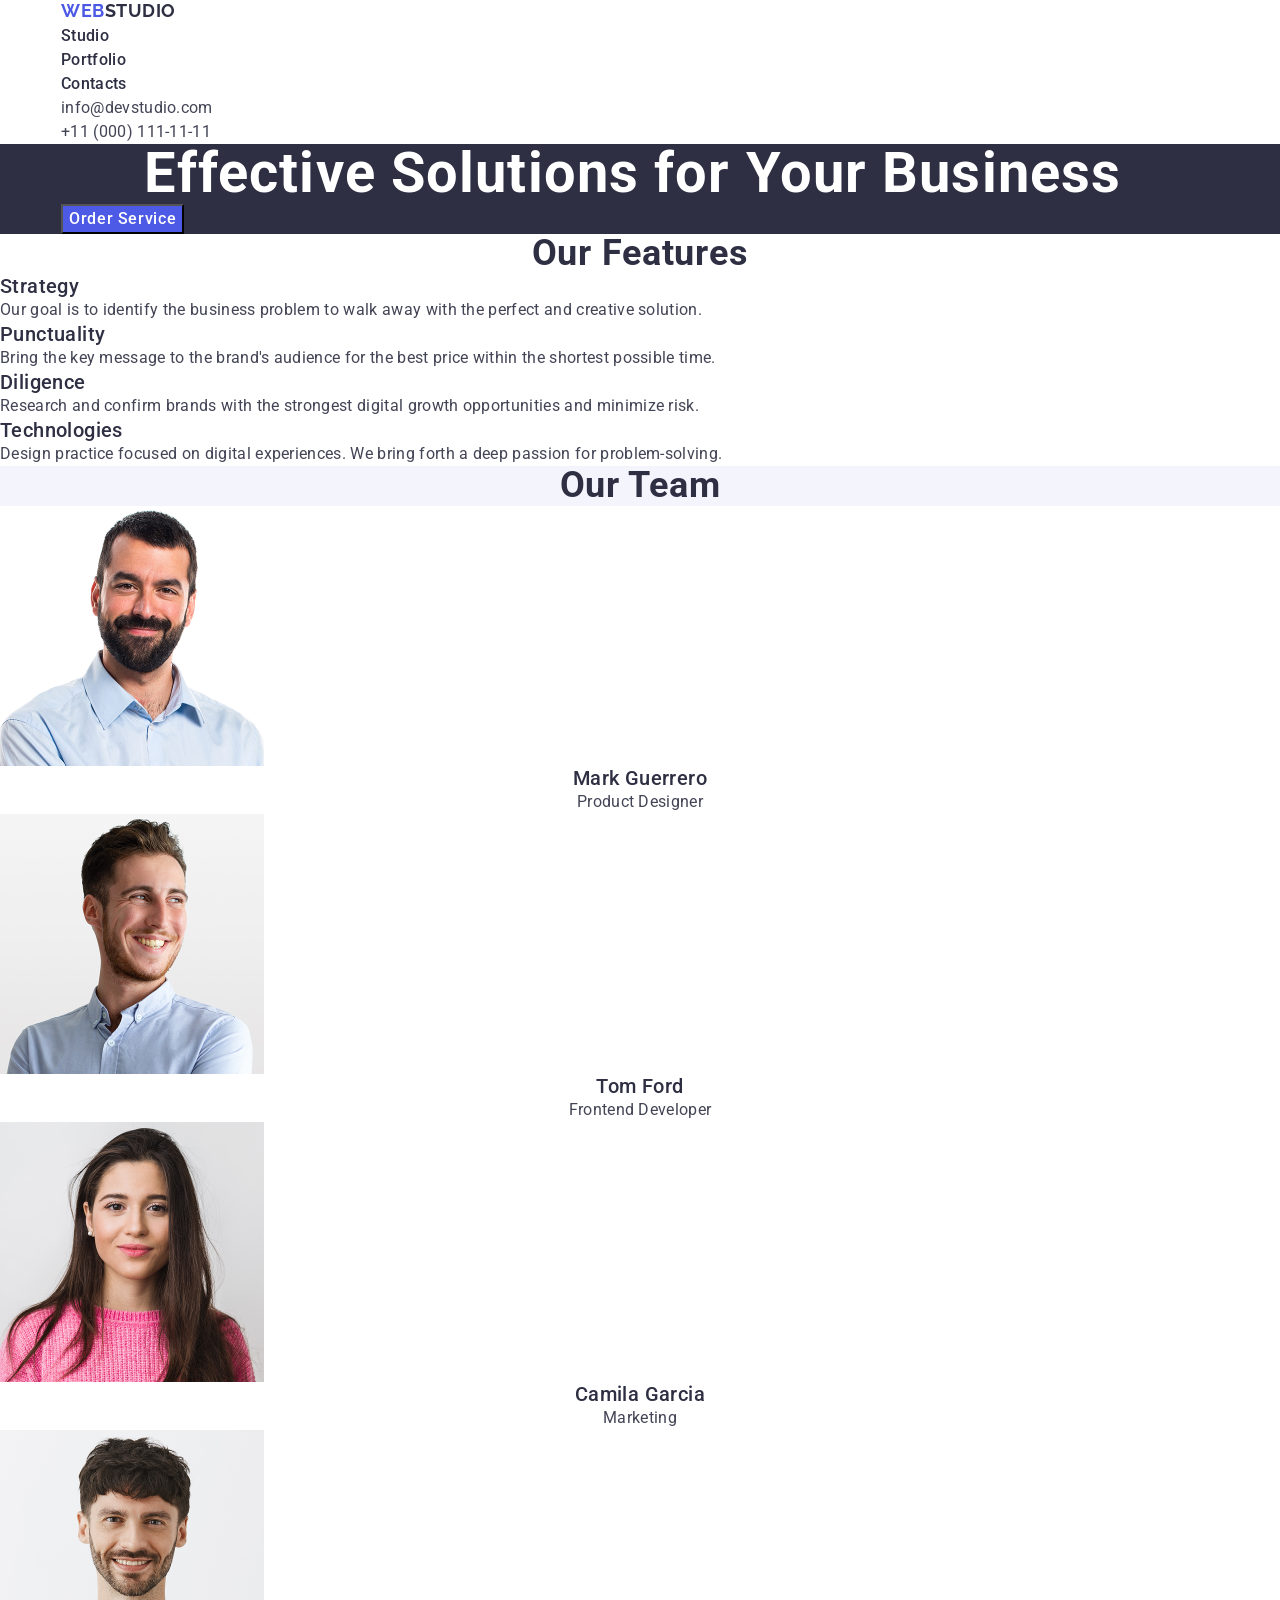
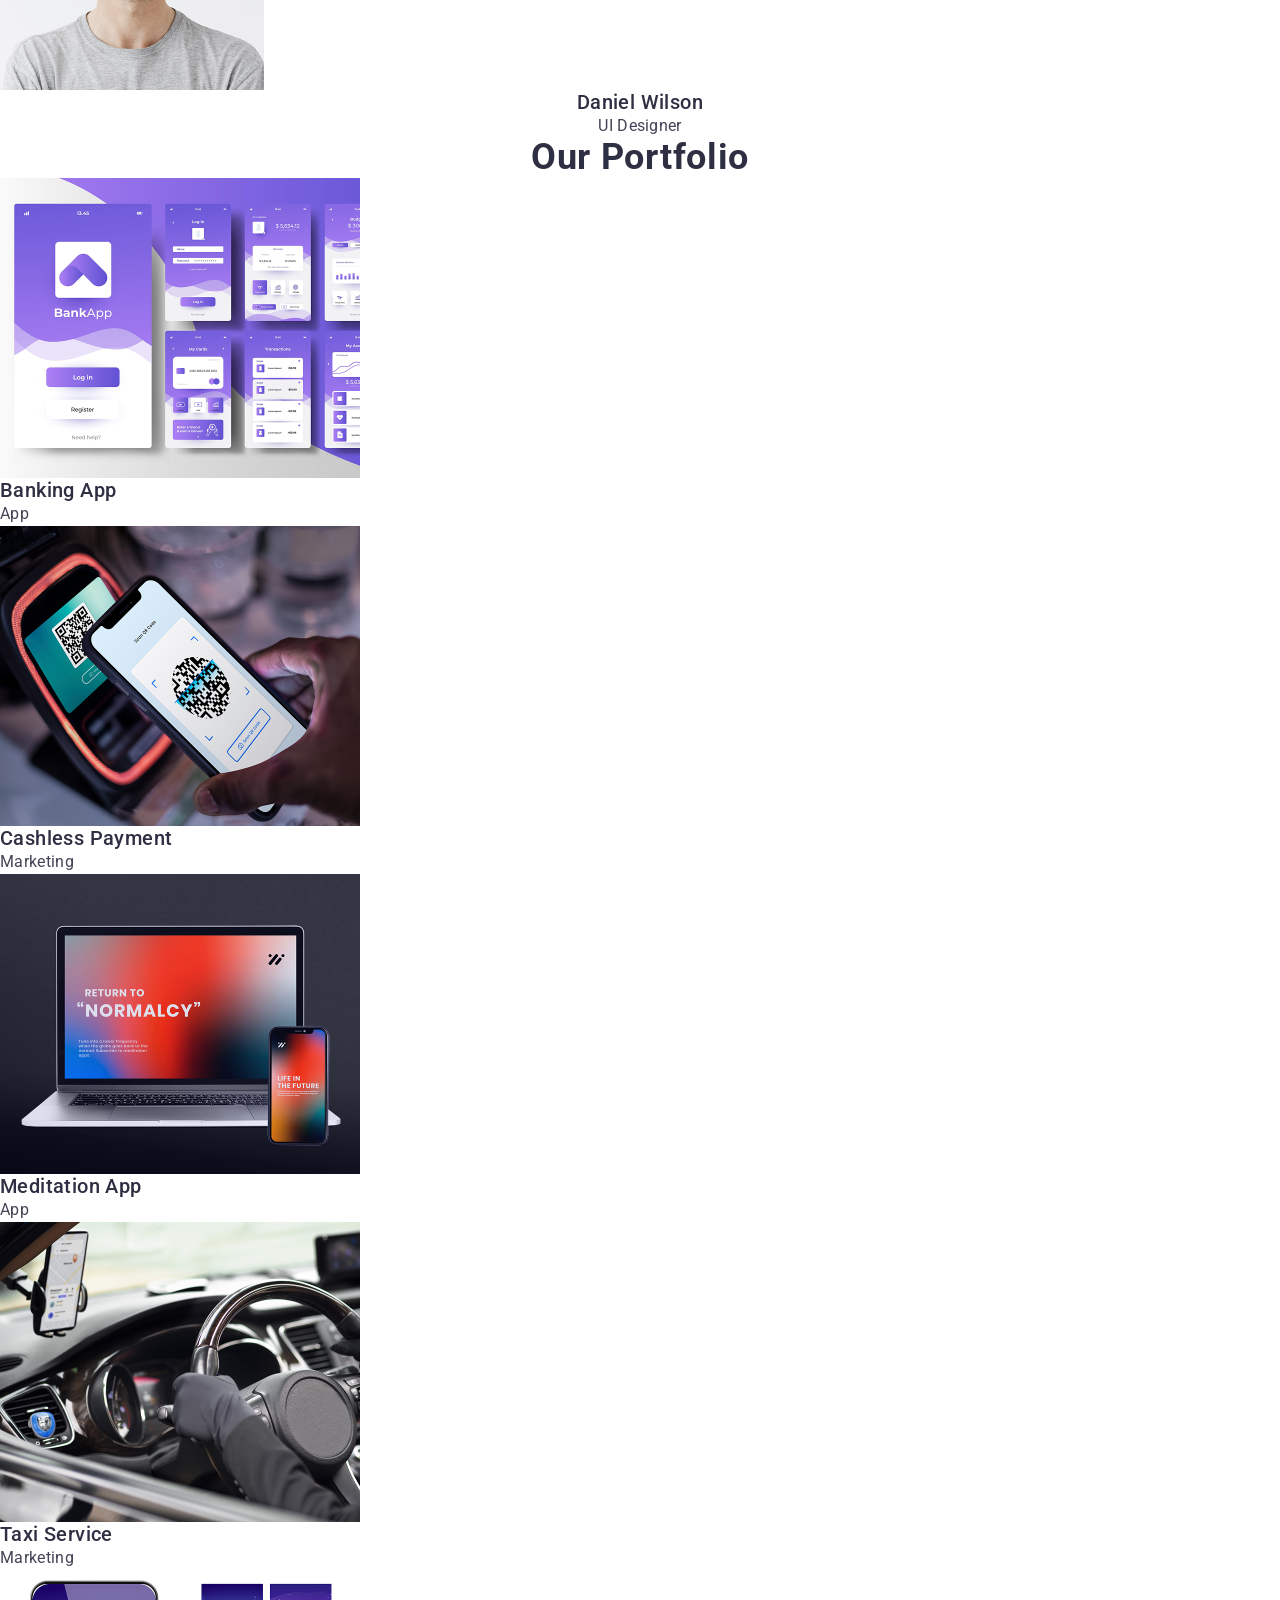
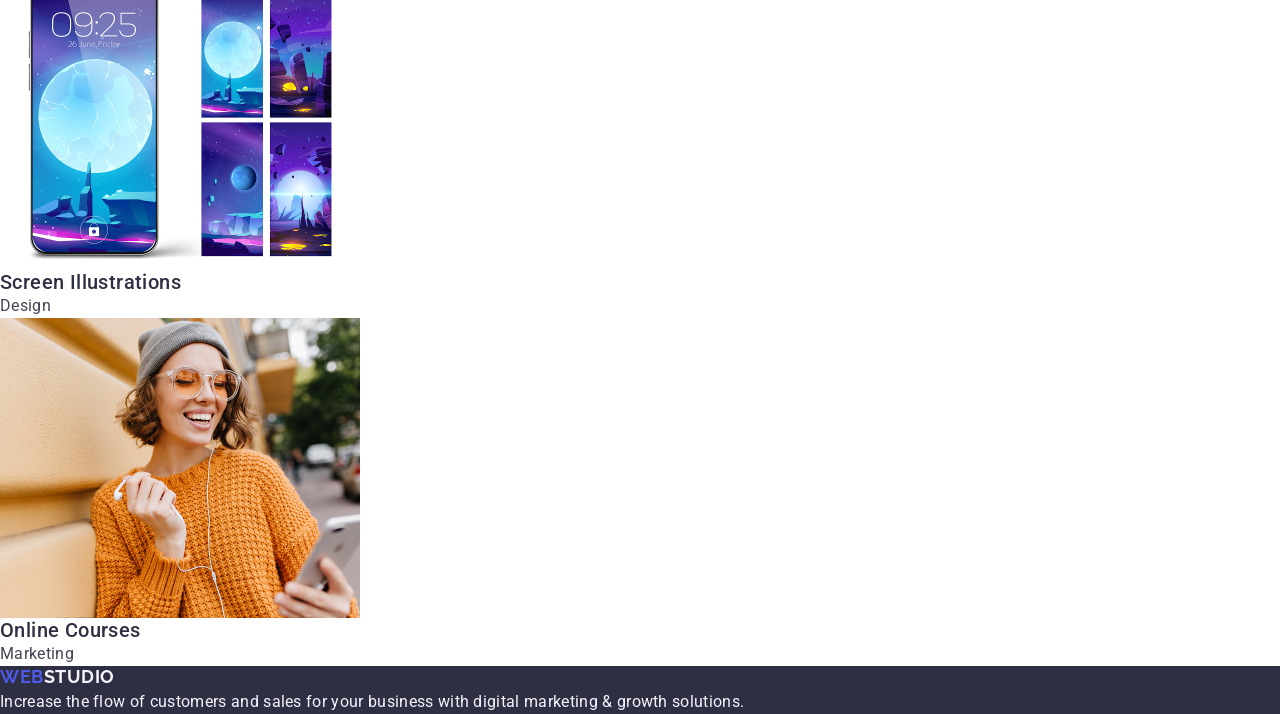
==== commit 2ce7a97e: "add container" ====
--- a/index.html
+++ b/index.html
@@ -5,8 +5,8 @@
     <meta name="viewport" content="width=device-width, initial-scale=1.0">
     <title>Document</title>
     <link rel="preconnect" href="https://fonts.googleapis.com">
-<link rel="preconnect" href="https://fonts.gstatic.com" crossorigin>
-<link href="https://fonts.googleapis.com/css2?family=Raleway:wght@700&family=Roboto:ital,wght@0,100..900;1,100..900&display=swap" rel="stylesheet">
+    <link rel="preconnect" href="https://fonts.gstatic.com" crossorigin>
+    <link href="https://fonts.googleapis.com/css2?family=Raleway:wght@700&family=Roboto:ital,wght@0,100..900;1,100..900&display=swap" rel="stylesheet">
     <link rel="stylesheet" href="https://cdnjs.cloudflare.com/ajax/libs/modern-normalize/3.0.1/modern-normalize.min.css"
         integrity="sha512-q6WgHqiHlKyOqslT/lgBgodhd03Wp4BEqKeW6nNtlOY4quzyG3VoQKFrieaCeSnuVseNKRGpGeDU3qPmabCANg=="
         crossorigin="anonymous" referrerpolicy="no-referrer" />
@@ -16,30 +16,34 @@
 
 <body>
     <header>
-        <a class="logo" href="./index.html"><span class="logo-link">Web</span>Studio</a>
-        <nav>
-            <ul>
-                <li><a class="nav-link link-active" href="./index.html">Studio</a></li>
-                <li><a class="nav-link" href="">Portfolio</a></li>
-                <li><a class="nav-link" href="">Contacts</a></li>
-            </ul>
-        </nav>
-        <address>
-            <ul>
-                <li><a class="address-link" href="mailto:info@devstudio.com">info@devstudio.com</a></li>
-                <li><a class="address-link" href="tel:+110001111111">+11 (000) 111-11-11</a></li>
-            </ul>
-        </address>
+        <div class="container">
+            <a class="logo" href="./index.html"><span class="logo-link">Web</span>Studio</a>
+            <nav>
+                <ul>
+                    <li><a class="nav-link link-active" href="./index.html">Studio</a></li>
+                    <li><a class="nav-link" href="">Portfolio</a></li>
+                    <li><a class="nav-link" href="">Contacts</a></li>
+                </ul>
+            </nav>
+            <address>
+                <ul>
+                    <li><a class="address-link" href="mailto:info@devstudio.com">info@devstudio.com</a></li>
+                    <li><a class="address-link" href="tel:+110001111111">+11 (000) 111-11-11</a></li>
+                </ul>
+            </address>
+        </div>
     </header>
 
     <main>
         <section class="hero">
+            <div class="container">
             <h1 class="hero-title">Effective Solutions for Your Business</h1>
             <button class="hero-button" type="button">Order Service</button>
+            </div>
         </section>
 
-        <section>
-            <h2 class="features">Our Features</h2>
+        <section class="features">
+            <h2 class="features-title">Our Features</h2>
             <ul>
                 <li>
                     <h3 class="
@@ -64,25 +68,25 @@
             </ul>
         </section>
 
-        <section class="team-section">
-            <h2 class="team">Our Team</h2>
-            <ul>
-                <li class="team-list">
+        <section class="team">
+            <h2 class="team-title">Our Team</h2>
+            <ul class="team-list">
+                <li class="team-item">
                     <img class="team-photo" src="./images/guerrero.jpg" width="264" height="260" alt="Mark Guerrero"/>
                     <h3 class="team-heading">Mark Guerrero</h3>
                     <p class="team-paragraph">Product Designer</p>
                 </li>
-                <li class="team-list">
+                <li class="team-item">
                     <img class="team-photo" src="./images/ford.jpg" width="264" height="260" alt="Tom Ford" />
                     <h3 class="team-heading">Tom Ford</h3>
                     <p class="team-paragraph">Frontend Developer</p>
                 </li>
-                <li class="team-list">
+                <li class="team-item">
                     <img class="team-photo" src="./images/garcia.jpg" width="264" height="260" alt="Camila Garcia" />
                     <h3 class="team-heading">Camila Garcia</h3>
                     <p class="team-paragraph">Marketing</p>
                 </li>
-                <li class="team-list">
+                <li class="team-item">
                     <img class="team-photo" src="./images/wilson.jpg" width="264" height="260" alt="Daniel Wilson" />
                     <h3 class="team-heading">Daniel Wilson</h3>
                     <p class="team-paragraph">UI Designer</p>
@@ -90,42 +94,42 @@
             </ul>
         </section>
 
-        <section>
-            <h2 class="portfolio">Our Portfolio</h2>
-            <ul>
-                <li>
-                    <img class="portfolio-photo" src="./images/banking_app.jpg" width="360" height="300" alt="Mobile banking app UI screens in purple gradient style" />
-                    <h3 class="portfolio-heading">Banking App</h3>
-                    <p class="portfolio-paragraph">App</p>
+        <section class="portfolio">
+            <h2 class="portfolio-title">Our Portfolio</h2>
+            <ul class="portfolio-list">
+                <li class="portfolio-item">
+                    <img class="portfolio-item-photo" src="./images/banking_app.jpg" width="360" height="300" alt="Mobile banking app UI screens in purple gradient style" />
+                    <h3 class="portfolio-item-heading">Banking App</h3>
+                    <p class="portfolio-item-paragraph">App</p>
                 </li>
-                <li>
-                    <img src="./images/cashless_payment.jpg" width="360" height="300"
+                <li class="portfolio-item">
+                    <img class="portfolio-item-photo" src="./images/cashless_payment.jpg" width="360" height="300"
                         alt="Hand holding a smartphone scanning a QR code on a payment terminal" />
-                    <h3 class="portfolio-heading">Cashless Payment</h3>
-                    <p class="portfolio-paragraph">Marketing</p>
+                    <h3 class="portfolio-item-heading">Cashless Payment</h3>
+                    <p class="portfolio-item-paragraph">Marketing</p>
                 </li>
-                <li>
-                    <img src="./images/meditation_app.jpg" width="360" height="300"
+                <li class="portfolio-item">
+                    <img class="portfolio-item-photo" src="./images/meditation_app.jpg" width="360" height="300"
                         alt="Laptop and smartphone displaying colorful gradient screens with promotional text for a meditation app" />
-                    <h3 class="portfolio-heading">Meditation App</h3>
-                    <p class="portfolio-paragraph">App</p>
+                    <h3 class="portfolio-item-heading">Meditation App</h3>
+                    <p class="portfolio-item-paragraph">App</p>
                 </li>
-                <li>
-                    <img src="./images/taxi_service.jpg" width="360" height="300"
+                <li class="portfolio-item">
+                    <img class="portfolio-item-photo" src="./images/taxi_service.jpg" width="360" height="300"
                         alt="Car interior with a smartphone used as a taxi meter" />
-                    <h3 class="portfolio-heading">Taxi Service</h3>
-                    <p class="portfolio-paragraph">Marketing</p>
+                    <h3 class="portfolio-item-heading">Taxi Service</h3>
+                    <p class="portfolio-item-paragraph">Marketing</p>
                 </li>
-                <li>
-                    <img class="portfolio-photo" src="./images/screen_illustrations.jpg" width="360" height="300"
+                <li class="portfolio-item">
+                    <img class="portfolio-item-photo" class="portfolio-photo" src="./images/screen_illustrations.jpg" width="360" height="300"
                         alt="Smartphone displaying its wallpaper" />
-                    <h3 class="portfolio-heading">Screen Illustrations</h3>
-                    <p class="portfolio-paragraph">Design</p>
+                    <h3 class="portfolio-item-heading">Screen Illustrations</h3>
+                    <p class="portfolio-item-paragraph">Design</p>
                 </li>
-                <li>
-                    <img class="portfolio-photo" src="./images/online_courses.jpg" width="360" height="300" alt="Smiling woman in headphones listening to an online course" />
-                    <h3 class="portfolio-heading">Online Courses</h3>
-                    <p class="portfolio-paragraph">Marketing</p>
+                <li class="portfolio-item">
+                    <img class="portfolio-item-photo" class="portfolio-photo" src="./images/online_courses.jpg" width="360" height="300" alt="Smiling woman in headphones listening to an online course" />
+                    <h3 class="portfolio-item-heading">Online Courses</h3>
+                    <p class="portfolio-item-paragraph">Marketing</p>
                 </li>
             </ul>
         </section>
--- a/css/styles.css
+++ b/css/styles.css
@@ -12,9 +12,8 @@
     --grey: rgba(46, 47, 66, 0.7);
     --white: #ffffff;
     --dairy: #fcfcfc;
-}
-
-:root {
+
+
     --font-family: "Roboto", sans-serif;
     --second-family: "Raleway", sans-serif;
 }
@@ -31,32 +30,33 @@
 
 a {
     text-decoration: none;
-    color: var(--text-black);
-    letter-spacing: 0.02em;
 
 }
 
 ul {
     list-style: none;
-}
-
-h2 {
-    font-size: 36px;
-    letter-spacing: 0.02em;
-    line-height: 1.11;
+    padding: 0;
+    margin: 0;
+}
+
+h2, h3 {
     color: var(--navy-blue);
-}
-
-h3 {
-    font-size: 20px;
-    letter-spacing: 0.02em;
-    font-weight: 500;
-    line-height: 1.2;
-    color: var(--navy-blue);
+    margin: 0;
 }
 
 p {
-    letter-spacing: 0.02em;
+    margin: 0;
+}
+
+img {
+  display: block;
+}
+
+.container {
+  max-width: 1158px ;
+  padding-left: 15;
+  padding-right: 15px;
+  margin: 0 auto;
 }
 
 /* HEADER*/
@@ -70,13 +70,14 @@
   text-transform: uppercase;
 }
 
-.logo .logo-link {
+.logo-link {
   color: var(--iris);
 }
 
 .nav-link {
     color: var(--navy-blue);
     font-weight: 500;
+    letter-spacing: 0.02em;
 }
 
 .nav-link:hover,
@@ -87,6 +88,7 @@
 .address-link {
   color: var(--slate);
   font-style: normal;
+  letter-spacing: 0.02em;
 }
 
 .address-link:hover,
@@ -105,6 +107,7 @@
   letter-spacing: 0.02em;
   text-align: center;
   color: var(--white);
+  margin: 0;
 }
 
 .hero-button {
@@ -122,34 +125,70 @@
 }
 
 /* Section OUR FEATURES */
-.features {
-    text-align: center;
+.features-title {
+  font-size: 36px;
+  letter-spacing: 0.02em;
+  line-height: 1.11;
+  text-align: center;
+}
+
+.features-heading {
+  font-size: 20px;
+  letter-spacing: 0.02em;
+  font-weight: 500;
+  line-height: 1.2;
+}
+
+.features-paragraph {
+  letter-spacing: 0.02em;
 }
 
 /* Section OUR TEAM */
 .team {
-  text-align: center;
-}
-
-.team-section {
   background: var(--cloud);
 }
 
-.team-list {
+.team-title {
+  text-align: center;
+  font-size: 36px;
+  letter-spacing: 0.02em;
+  line-height: 1.11;
+}
+
+.team-item {
   background: var(--white);
 }
 
 .team-heading {
+  font-size: 20px;
+  letter-spacing: 0.02em;
+  font-weight: 500;
+  line-height: 1.2;
   text-align: center;
 }
 
 .team-paragraph {
+  letter-spacing: 0.02em;
   text-align: center;
 }
 
 /* Section OUR PORTFOLIO */
-.portfolio{
-  text-align: center;
+.portfolio-title{
+  font-size: 36px;
+  letter-spacing: 0.02em;
+  line-height: 1.11;
+  text-align: center;
+}
+
+.portfolio-item-heading {
+  font-size: 20px;
+  letter-spacing: 0.02em;
+  font-weight: 500;
+  line-height: 1.2;
+}
+
+.portfolio-item-paragraph {
+  letter-spacing: 0.02em;
 }
 
 /* FOOTER */
@@ -162,5 +201,6 @@
 }
 
 .footer-paragraph {
+  letter-spacing: 0.02em;
   color: var(--cloud);
 }
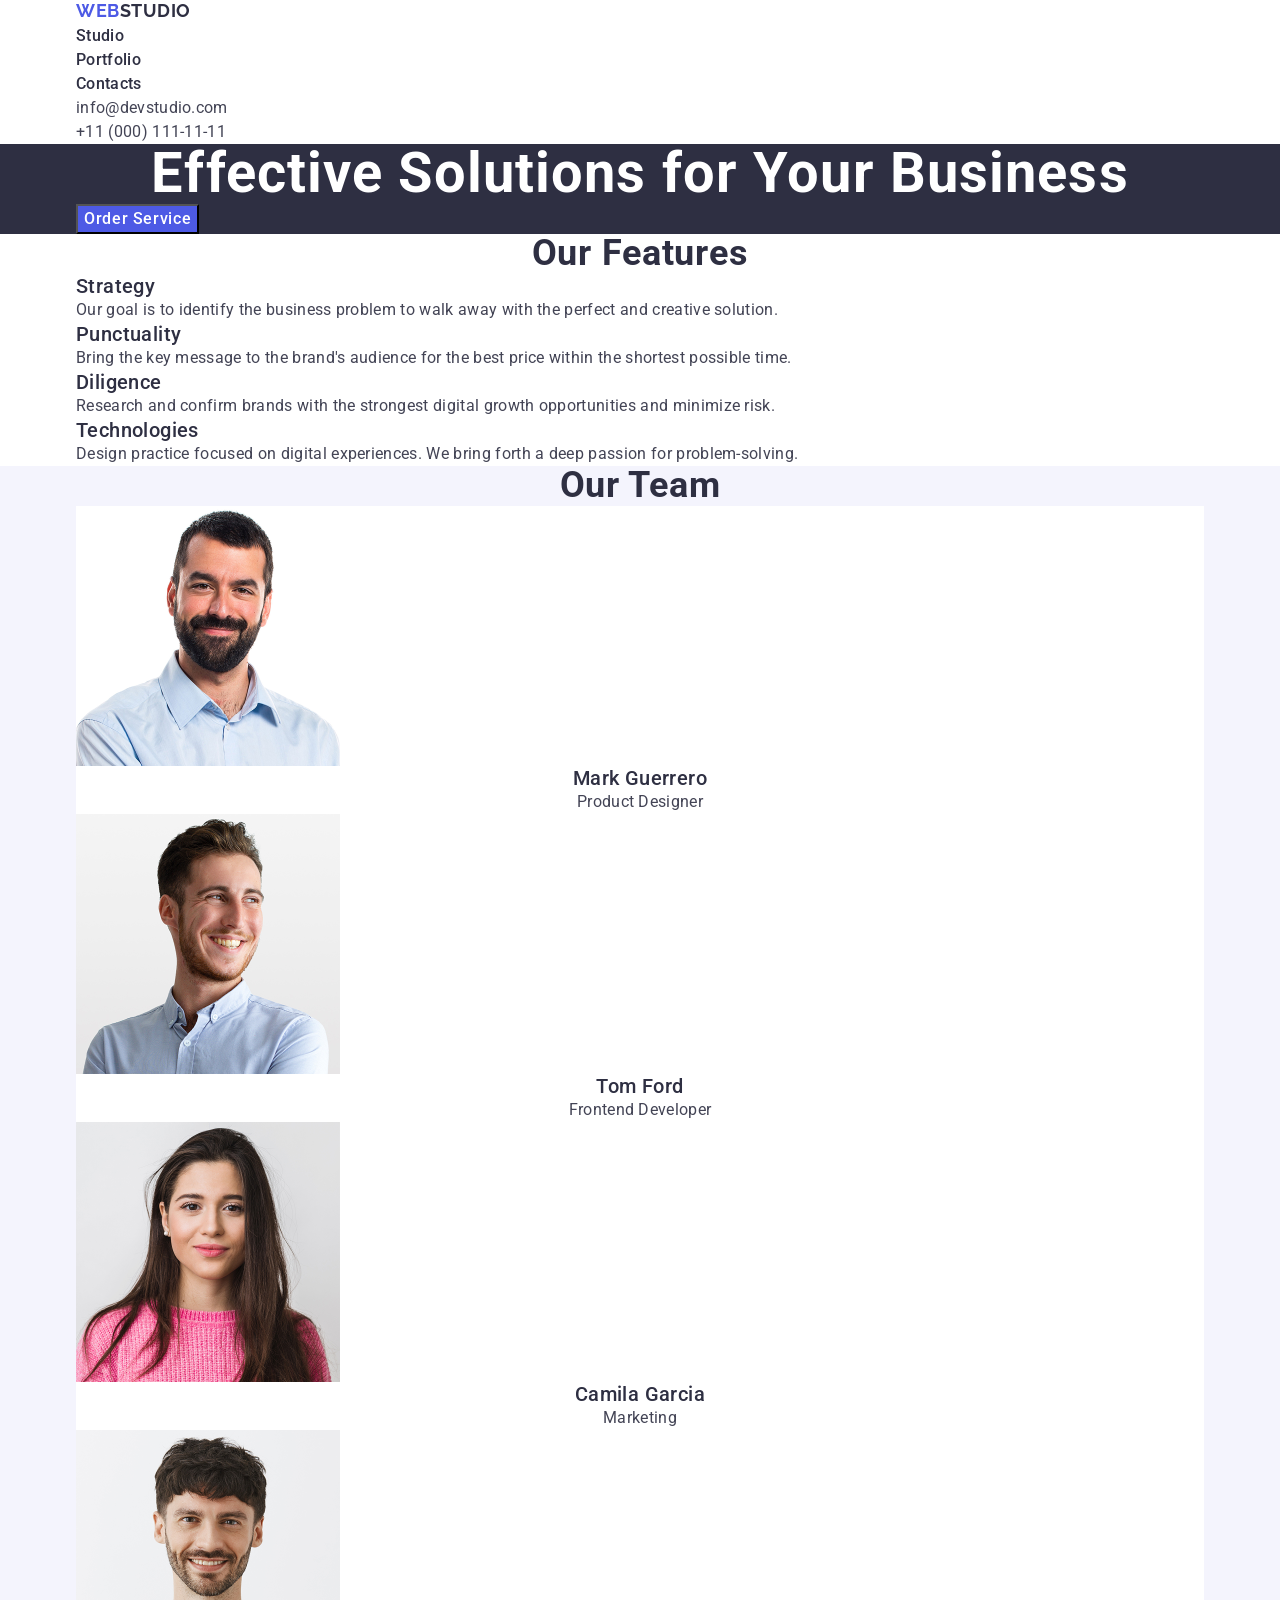
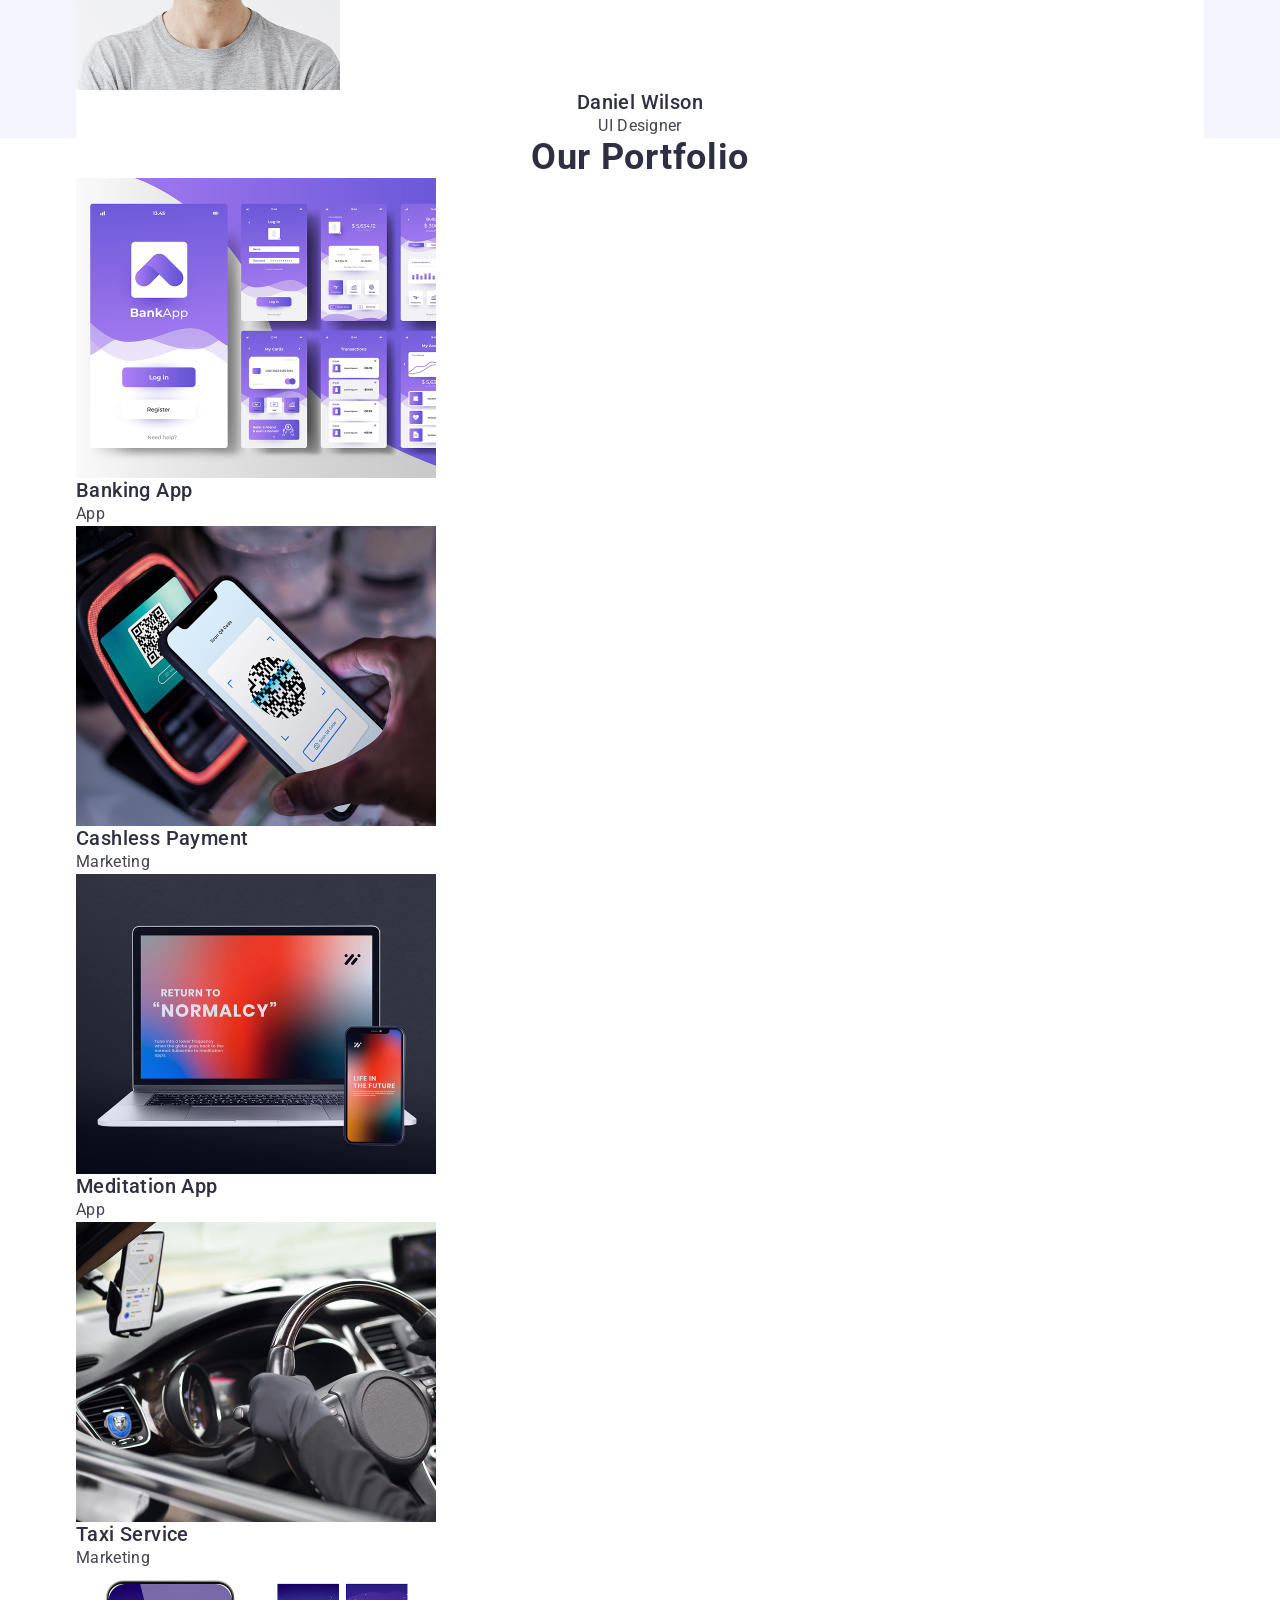
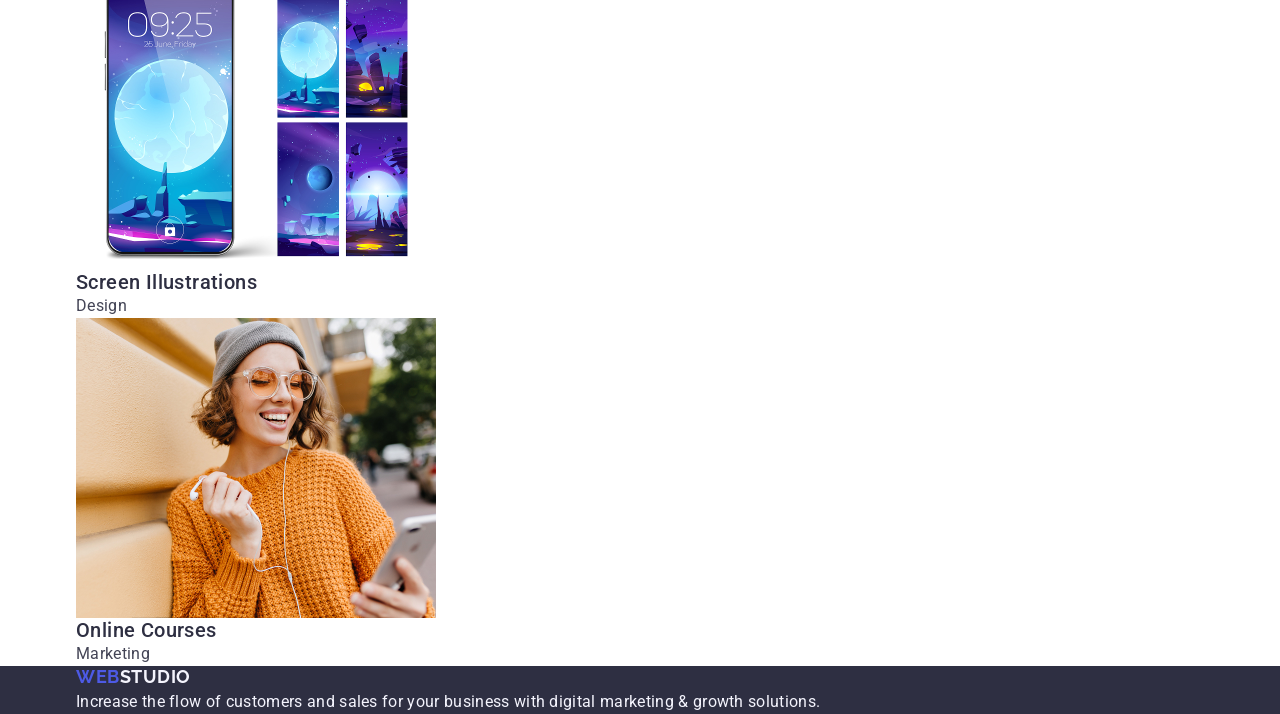
==== commit c78e205d: "add container_all" ====
--- a/index.html
+++ b/index.html
@@ -43,32 +43,35 @@
         </section>
 
         <section class="features">
+        <div class="container">
             <h2 class="features-title">Our Features</h2>
-            <ul>
-                <li>
+            <ul class="features-list">
+                <li class="features-item">
                     <h3 class="
-                    features-heading">Strategy</h3>
-                    <p class="features-paragraph">Our goal is to identify the business problem to walk away with the perfect and creative solution.</p>
+                    features-item-heading">Strategy</h3>
+                    <p class="features-item-paragraph">Our goal is to identify the business problem to walk away with the perfect and creative solution.</p>
+                </li>
+                <li class="features-item">
+                    <h3 class="
+                    features-item-heading">Punctuality</h3>
+                    <p class="features-item-paragraph">Bring the key message to the brand's audience for the best price within the shortest possible time.</p>
+                </li>
+                <li class="features-item">
+                    <h3 class="
+                    features-item-heading">Diligence</h3>
+                    <p class="features-item-paragraph">Research and confirm brands with the strongest digital growth opportunities and minimize risk.</p>
                 </li>
                 <li>
                     <h3 class="
-                    features-heading">Punctuality</h3>
-                    <p class="features-paragraph">Bring the key message to the brand's audience for the best price within the shortest possible time.</p>
-                </li>
-                <li>
-                    <h3 class="
-                    features-heading">Diligence</h3>
-                    <p class="features-paragraph">Research and confirm brands with the strongest digital growth opportunities and minimize risk.</p>
-                </li>
-                <li>
-                    <h3 class="
-                    features-heading">Technologies</h3>
-                    <p class="features-paragraph">Design practice focused on digital experiences. We bring forth a deep passion for problem-solving.</p>
+                    features-item-heading">Technologies</h3>
+                    <p class="features-item-paragraph">Design practice focused on digital experiences. We bring forth a deep passion for problem-solving.</p>
                 </li>
             </ul>
+        </div>
         </section>
 
         <section class="team">
+        <div class="container">
             <h2 class="team-title">Our Team</h2>
             <ul class="team-list">
                 <li class="team-item">
@@ -92,9 +95,11 @@
                     <p class="team-paragraph">UI Designer</p>
                 </li>
             </ul>
+        </div>
         </section>
 
         <section class="portfolio">
+        <div class="container">
             <h2 class="portfolio-title">Our Portfolio</h2>
             <ul class="portfolio-list">
                 <li class="portfolio-item">
@@ -132,12 +137,15 @@
                     <p class="portfolio-item-paragraph">Marketing</p>
                 </li>
             </ul>
+        </div>
         </section>
     </main>
 
     <footer class="footer">
-        <a class="logo logo-footer" href="./index.html"><span class="logo-link">Web</span>Studio</a>
-        <p class="footer-paragraph">Increase the flow of customers and sales for your business with digital marketing & growth solutions.</p>
+        <div class="container">
+            <a class="logo logo-footer" href="./index.html"><span class="logo-link">Web</span>Studio</a>
+            <p class="footer-paragraph">Increase the flow of customers and sales for your business with digital marketing & growth solutions.</p>
+        </div>
     </footer>
 </body>
 </html>
--- a/css/styles.css
+++ b/css/styles.css
@@ -54,7 +54,7 @@
 
 .container {
   max-width: 1158px ;
-  padding-left: 15;
+  padding-left: 15px;
   padding-right: 15px;
   margin: 0 auto;
 }
@@ -132,14 +132,14 @@
   text-align: center;
 }
 
-.features-heading {
+.features-item-heading {
   font-size: 20px;
   letter-spacing: 0.02em;
   font-weight: 500;
   line-height: 1.2;
 }
 
-.features-paragraph {
+.features-item-paragraph {
   letter-spacing: 0.02em;
 }
 
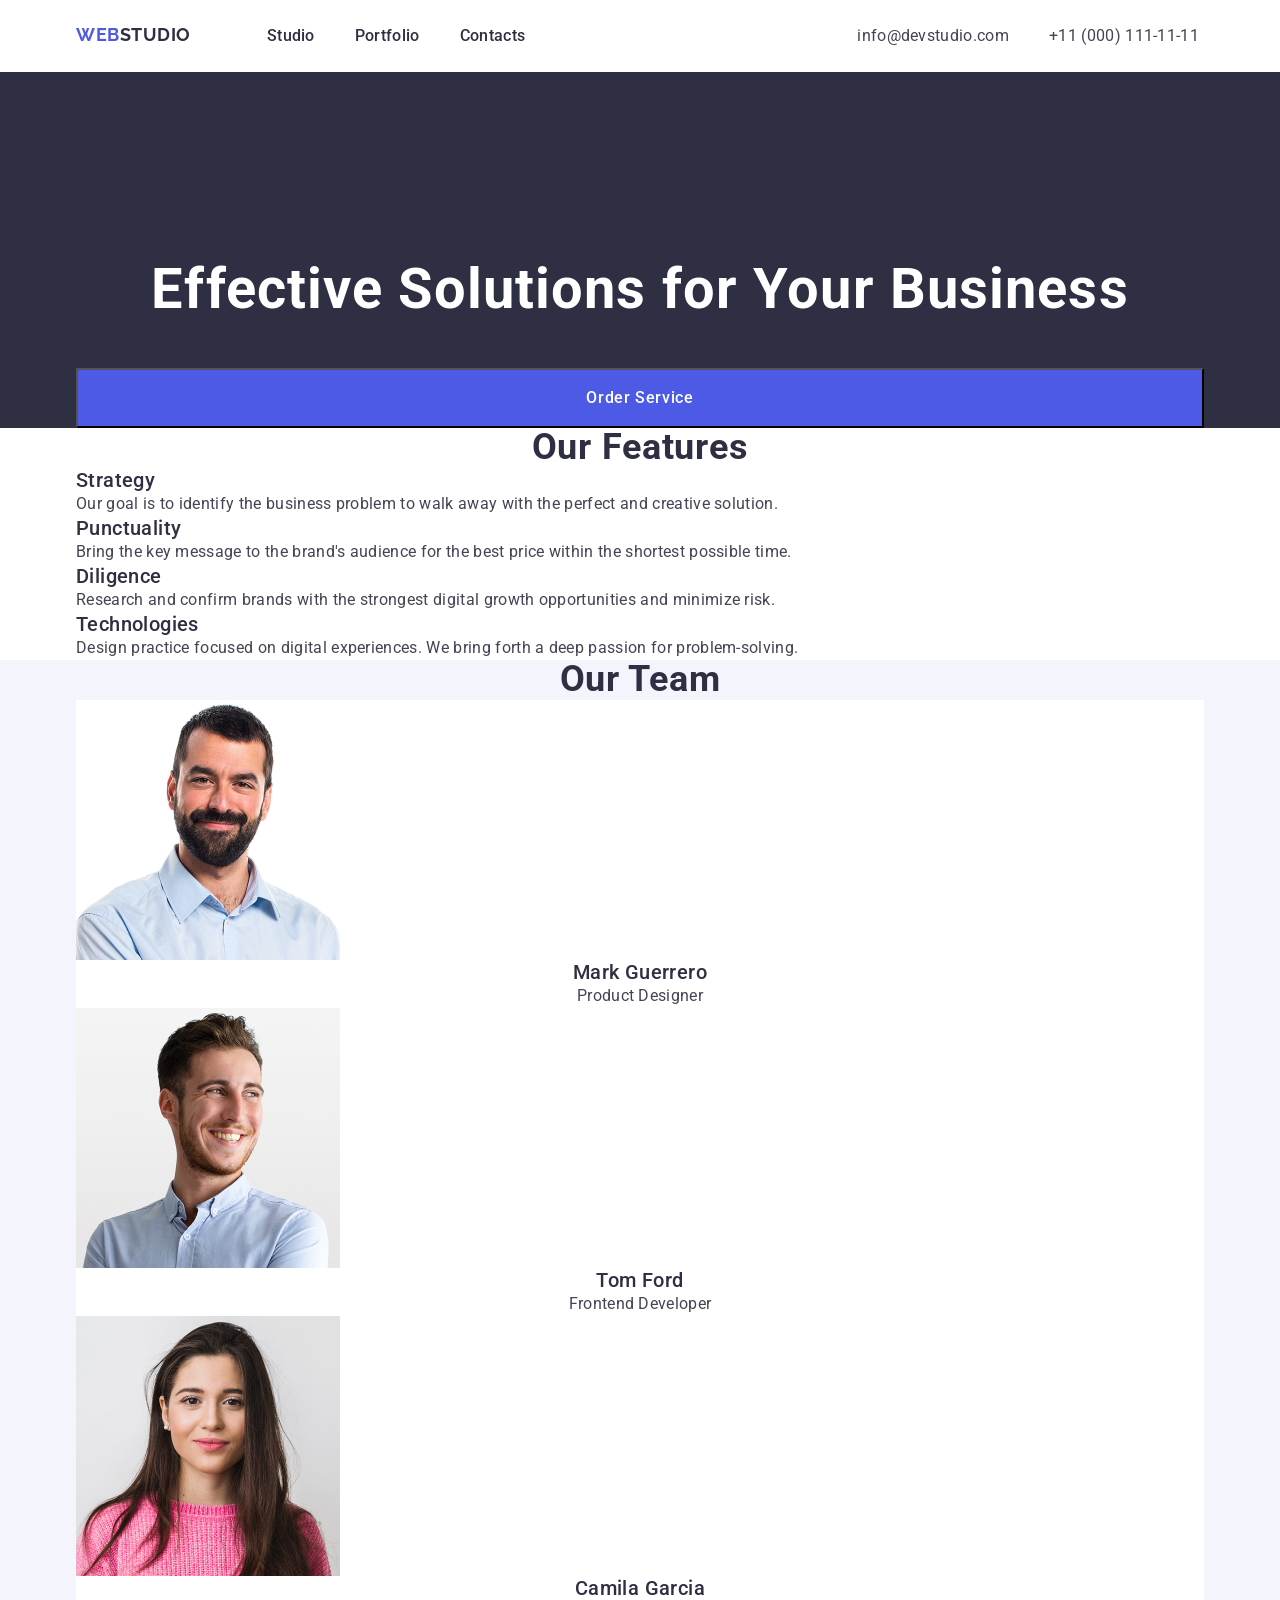
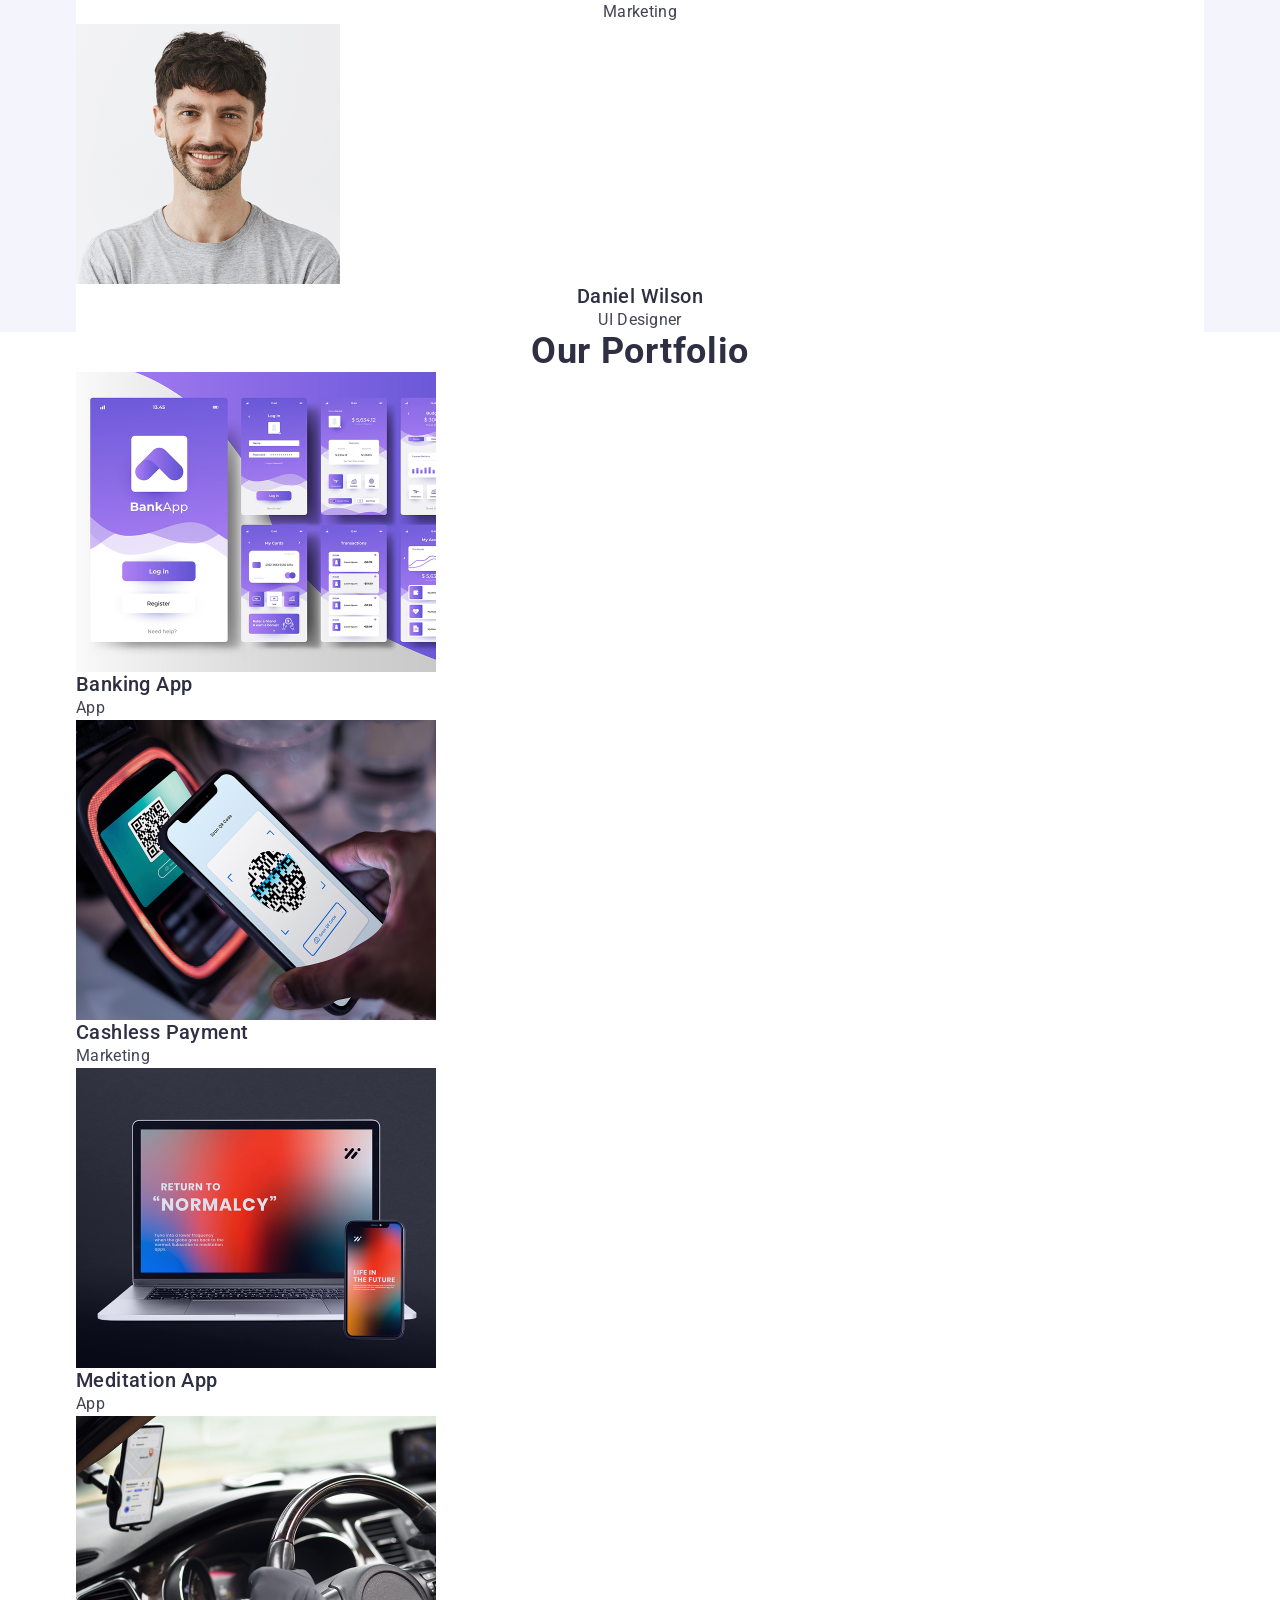
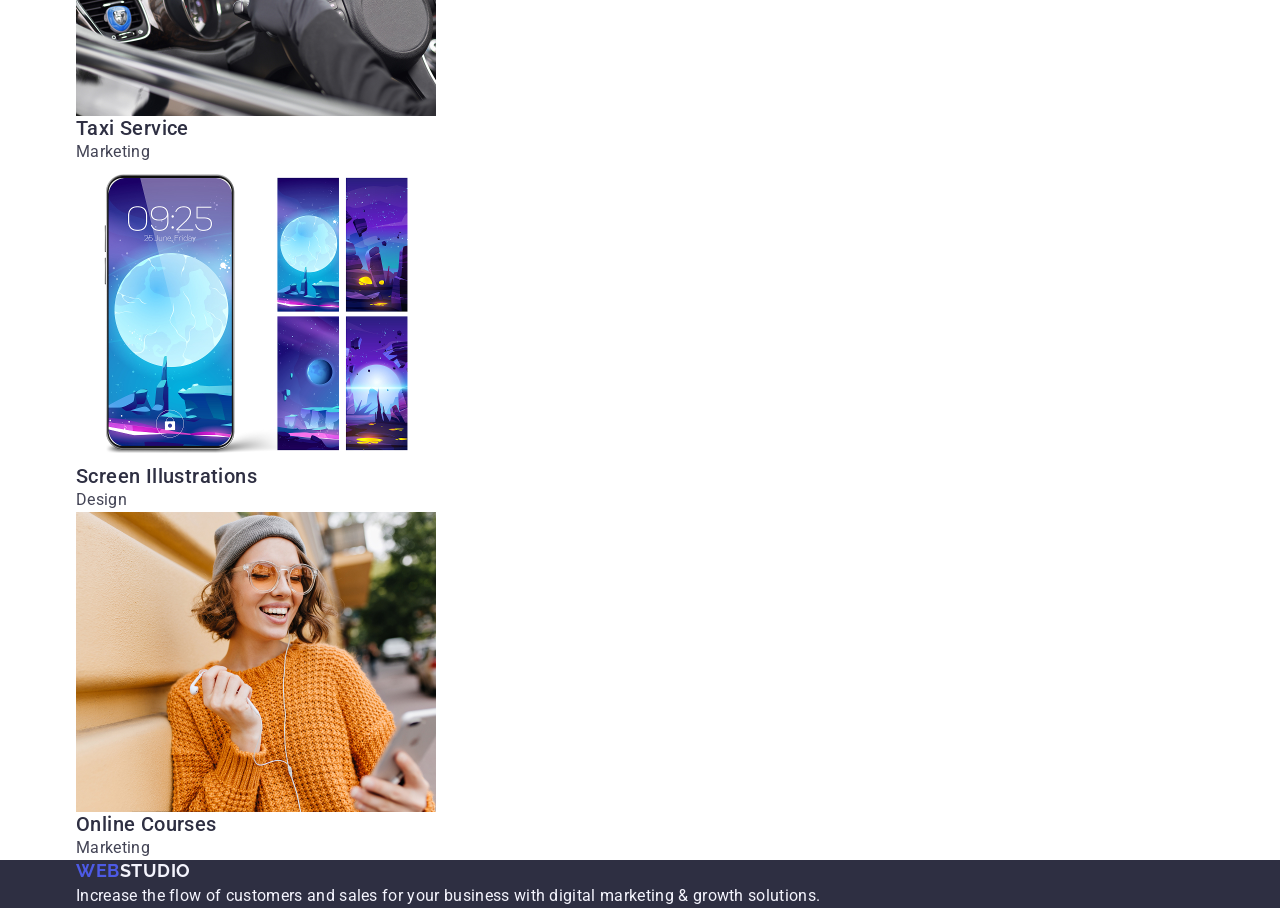
==== commit eff544c6: "add section hero redact" ====
--- a/index.html
+++ b/index.html
@@ -15,18 +15,18 @@
 </head>
 
 <body>
-    <header>
-        <div class="container">
+    <header class="header">
+        <div class="header-wrapper container">
             <a class="logo" href="./index.html"><span class="logo-link">Web</span>Studio</a>
-            <nav>
-                <ul>
+            <nav >
+                <ul class="header-nav-list">
                     <li><a class="nav-link link-active" href="./index.html">Studio</a></li>
                     <li><a class="nav-link" href="">Portfolio</a></li>
                     <li><a class="nav-link" href="">Contacts</a></li>
                 </ul>
             </nav>
             <address>
-                <ul>
+                <ul class="header-address-list">
                     <li><a class="address-link" href="mailto:info@devstudio.com">info@devstudio.com</a></li>
                     <li><a class="address-link" href="tel:+110001111111">+11 (000) 111-11-11</a></li>
                 </ul>
@@ -36,7 +36,7 @@
 
     <main>
         <section class="hero">
-            <div class="container">
+            <div class="hero-wrapper container">
             <h1 class="hero-title">Effective Solutions for Your Business</h1>
             <button class="hero-button" type="button">Order Service</button>
             </div>
--- a/css/styles.css
+++ b/css/styles.css
@@ -60,6 +60,12 @@
 }
 
 /* HEADER*/
+.header-wrapper {
+  display: flex;
+  padding-top: 24px;
+  padding-bottom: 24px;
+}
+
 .logo {
   font-family: var(--second-family);
   color: var(--navy-blue);
@@ -68,10 +74,23 @@
   line-height: 1.17;
   letter-spacing: 0.03em;
   text-transform: uppercase;
+  margin-right: 76px;
+
 }
 
 .logo-link {
   color: var(--iris);
+}
+
+.header-nav-list {
+  display: flex;
+  margin-right: 332px;
+  gap: 40px;
+}
+
+.header-address-list {
+  display: flex;
+  gap: 40px;
 }
 
 .nav-link {
@@ -101,13 +120,22 @@
   background-color: var(--navy-blue);
 }
 
+.hero-wrapper{
+  display: flex;
+  flex-direction: column;
+  align-self: center;
+}
+
 .hero-title {
   font-size: 56px;
   line-height: 1.07;
   letter-spacing: 0.02em;
   text-align: center;
   color: var(--white);
-  margin: 0;
+  padding-top: 188px;
+  margin-top: 0;
+  margin-bottom: 48px;
+  
 }
 
 .hero-button {
@@ -116,6 +144,7 @@
   letter-spacing: 0.04em;
   color: var(--white);
   background: var(--iris);
+  padding: 16px 32px;
   cursor: pointer;
 }
 
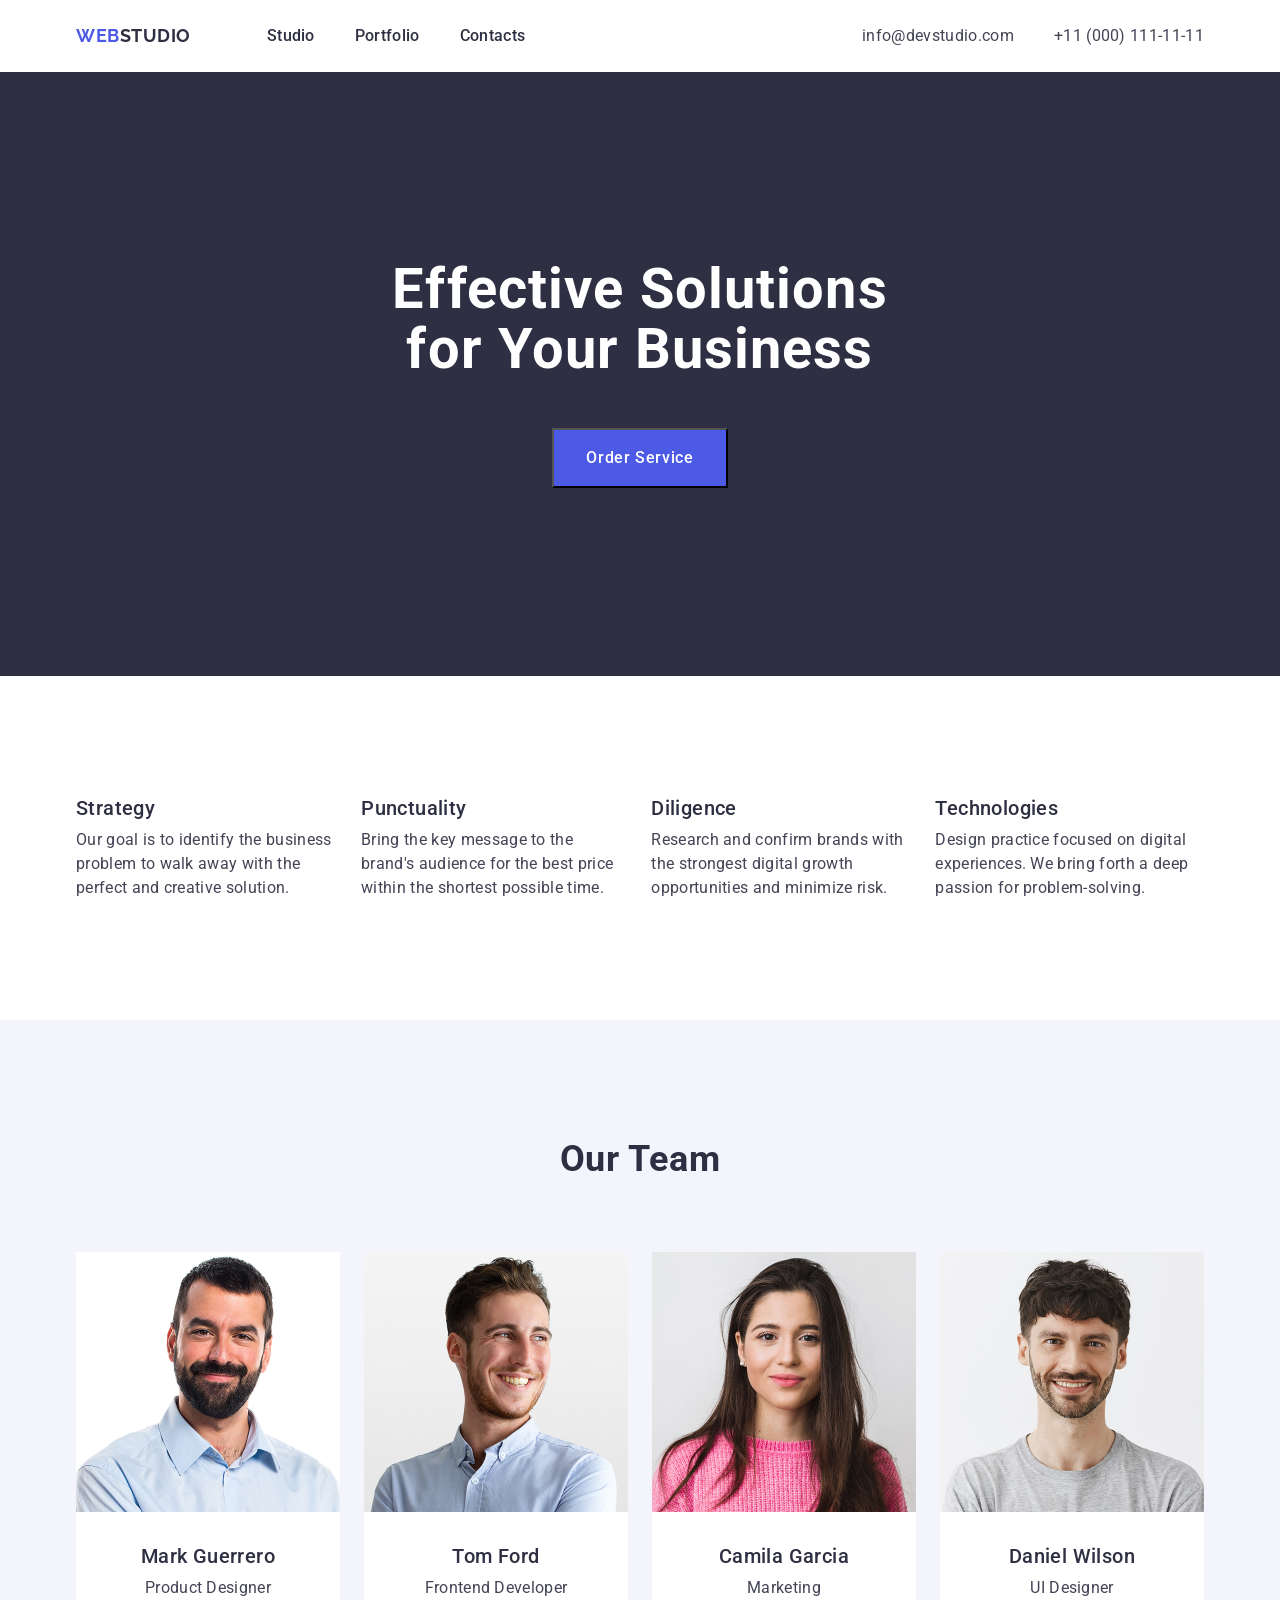
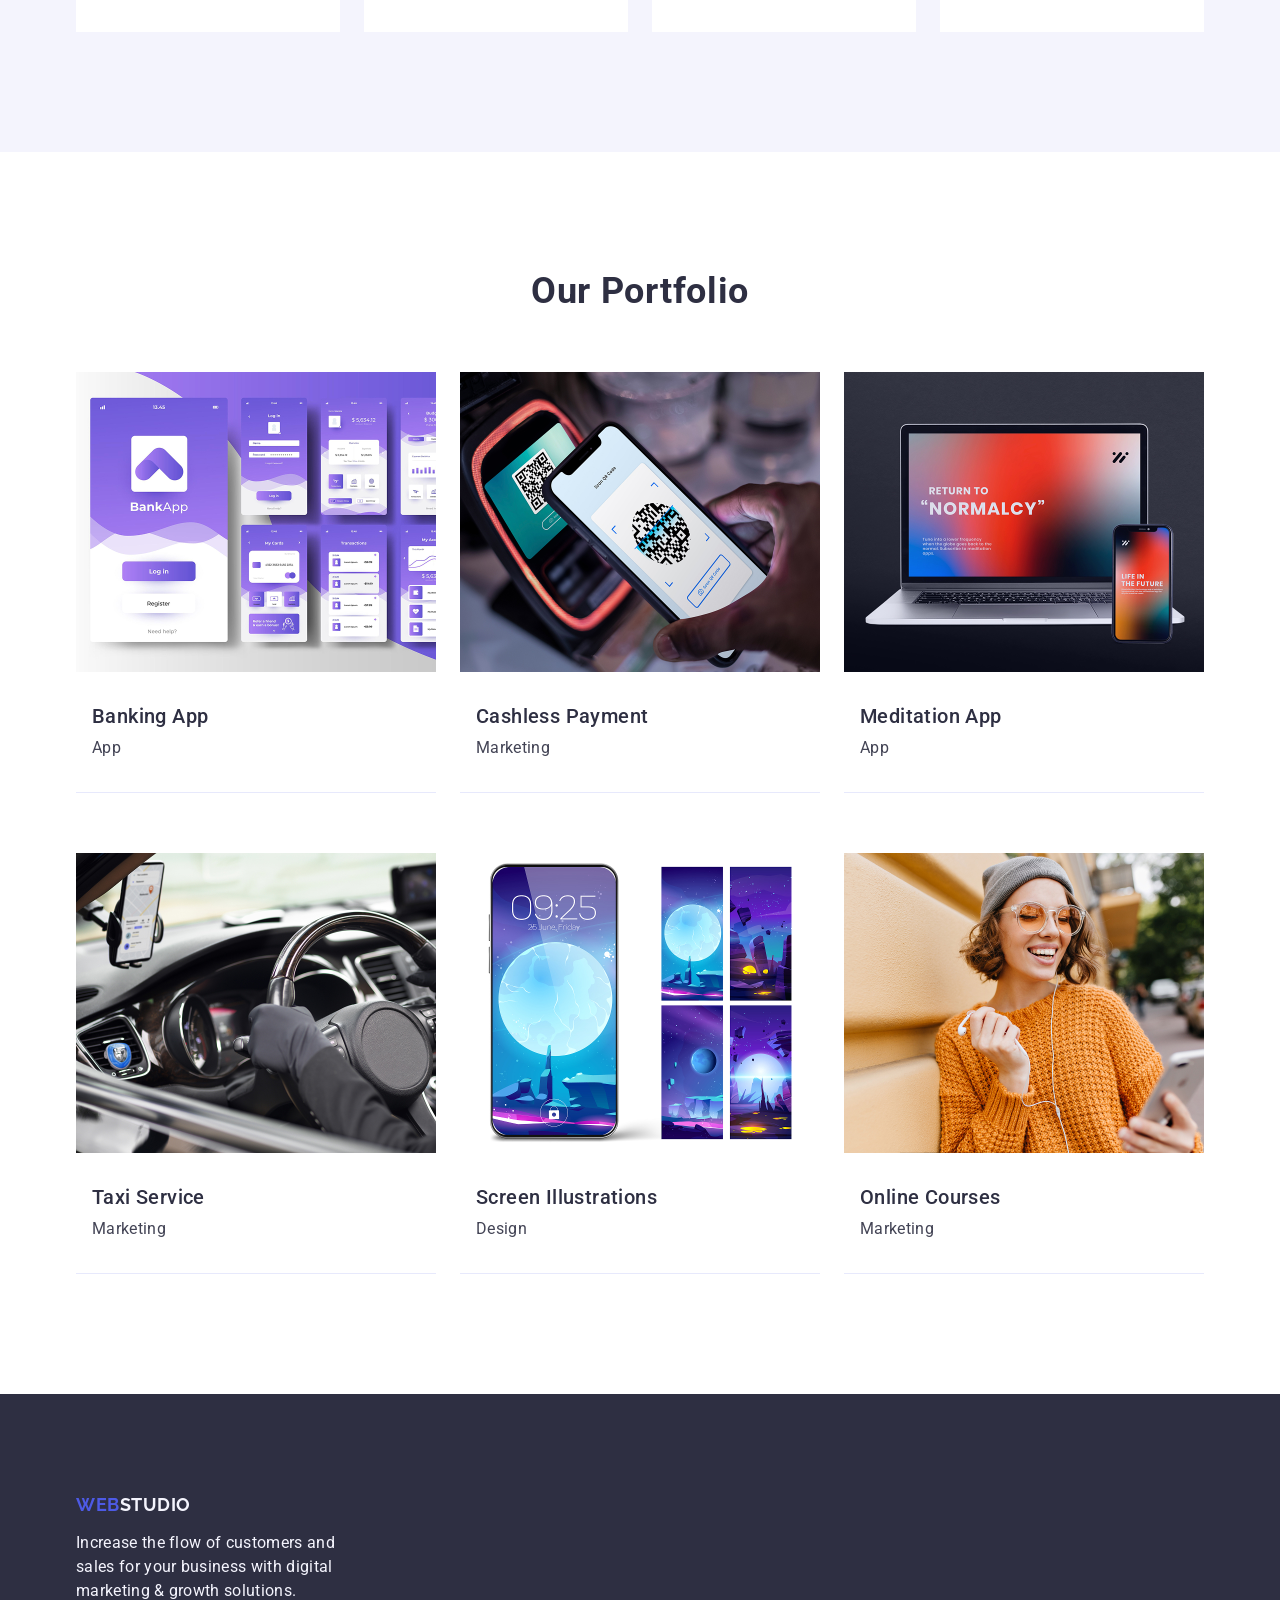
==== commit 596aa6c9: "finish hw3" ====
--- a/index.html
+++ b/index.html
@@ -20,15 +20,15 @@
             <a class="logo" href="./index.html"><span class="logo-link">Web</span>Studio</a>
             <nav >
                 <ul class="header-nav-list">
-                    <li><a class="nav-link link-active" href="./index.html">Studio</a></li>
-                    <li><a class="nav-link" href="">Portfolio</a></li>
-                    <li><a class="nav-link" href="">Contacts</a></li>
+                    <li class="header-nav-item"><a class="nav-link link-active" href="./index.html">Studio</a></li>
+                    <li class="header-nav-item"><a class="nav-link" href="">Portfolio</a></li>
+                    <li class="header-nav-item"><a class="nav-link" href="">Contacts</a></li>
                 </ul>
             </nav>
-            <address>
+            <address class="address">
                 <ul class="header-address-list">
-                    <li><a class="address-link" href="mailto:info@devstudio.com">info@devstudio.com</a></li>
-                    <li><a class="address-link" href="tel:+110001111111">+11 (000) 111-11-11</a></li>
+                    <li class="header-address-item"><a class="address-link" href="mailto:info@devstudio.com">info@devstudio.com</a></li>
+                    <li class="header-address-item"><a class="address-link" href="tel:+110001111111">+11 (000) 111-11-11</a></li>
                 </ul>
             </address>
         </div>
@@ -42,99 +42,115 @@
             </div>
         </section>
 
-        <section class="features">
+        <section class="section features">
         <div class="container">
-            <h2 class="features-title">Our Features</h2>
+            <h2 class="features-title visually-hidden">Our Features</h2>
             <ul class="features-list">
                 <li class="features-item">
-                    <h3 class="
-                    features-item-heading">Strategy</h3>
+                    <h3 class="features-item-heading">Strategy</h3>
                     <p class="features-item-paragraph">Our goal is to identify the business problem to walk away with the perfect and creative solution.</p>
                 </li>
                 <li class="features-item">
-                    <h3 class="
-                    features-item-heading">Punctuality</h3>
+                    <h3 class="features-item-heading">Punctuality</h3>
                     <p class="features-item-paragraph">Bring the key message to the brand's audience for the best price within the shortest possible time.</p>
                 </li>
                 <li class="features-item">
-                    <h3 class="
-                    features-item-heading">Diligence</h3>
+                    <h3 class="features-item-heading">Diligence</h3>
                     <p class="features-item-paragraph">Research and confirm brands with the strongest digital growth opportunities and minimize risk.</p>
                 </li>
-                <li>
-                    <h3 class="
-                    features-item-heading">Technologies</h3>
+                <li class="features-item">
+                    <h3 class="features-item-heading">Technologies</h3>
                     <p class="features-item-paragraph">Design practice focused on digital experiences. We bring forth a deep passion for problem-solving.</p>
                 </li>
             </ul>
         </div>
         </section>
 
-        <section class="team">
+        <section class="section team">
         <div class="container">
             <h2 class="team-title">Our Team</h2>
             <ul class="team-list">
                 <li class="team-item">
                     <img class="team-photo" src="./images/guerrero.jpg" width="264" height="260" alt="Mark Guerrero"/>
-                    <h3 class="team-heading">Mark Guerrero</h3>
-                    <p class="team-paragraph">Product Designer</p>
+                    <div class="team-cart">
+                        <h3 class="team-heading">Mark Guerrero</h3>
+                        <p class="team-paragraph">Product Designer</p>
+                    </div>
                 </li>
                 <li class="team-item">
                     <img class="team-photo" src="./images/ford.jpg" width="264" height="260" alt="Tom Ford" />
-                    <h3 class="team-heading">Tom Ford</h3>
-                    <p class="team-paragraph">Frontend Developer</p>
+                    <div class="team-cart">
+                        <h3 class="team-heading">Tom Ford</h3>
+                        <p class="team-paragraph">Frontend Developer</p>
+                    </div>
                 </li>
                 <li class="team-item">
                     <img class="team-photo" src="./images/garcia.jpg" width="264" height="260" alt="Camila Garcia" />
-                    <h3 class="team-heading">Camila Garcia</h3>
-                    <p class="team-paragraph">Marketing</p>
+                    <div class="team-cart">
+                        <h3 class="team-heading">Camila Garcia</h3>
+                        <p class="team-paragraph">Marketing</p>
+                    </div>
                 </li>
                 <li class="team-item">
                     <img class="team-photo" src="./images/wilson.jpg" width="264" height="260" alt="Daniel Wilson" />
-                    <h3 class="team-heading">Daniel Wilson</h3>
-                    <p class="team-paragraph">UI Designer</p>
+                    <div class="team-cart">
+                        <h3 class="team-heading">Daniel Wilson</h3>
+                        <p class="team-paragraph">UI Designer</p>
+                    </div>
                 </li>
             </ul>
         </div>
         </section>
 
-        <section class="portfolio">
+        <section class="section portfolio">
         <div class="container">
             <h2 class="portfolio-title">Our Portfolio</h2>
             <ul class="portfolio-list">
                 <li class="portfolio-item">
                     <img class="portfolio-item-photo" src="./images/banking_app.jpg" width="360" height="300" alt="Mobile banking app UI screens in purple gradient style" />
+                    <div class="portfolio-item-cart">
                     <h3 class="portfolio-item-heading">Banking App</h3>
                     <p class="portfolio-item-paragraph">App</p>
+                    </div>
                 </li>
                 <li class="portfolio-item">
                     <img class="portfolio-item-photo" src="./images/cashless_payment.jpg" width="360" height="300"
                         alt="Hand holding a smartphone scanning a QR code on a payment terminal" />
-                    <h3 class="portfolio-item-heading">Cashless Payment</h3>
-                    <p class="portfolio-item-paragraph">Marketing</p>
+                    <div class="portfolio-item-cart">
+                        <h3 class="portfolio-item-heading">Cashless Payment</h3>
+                        <p class="portfolio-item-paragraph">Marketing</p>
+                    </div>
                 </li>
                 <li class="portfolio-item">
                     <img class="portfolio-item-photo" src="./images/meditation_app.jpg" width="360" height="300"
                         alt="Laptop and smartphone displaying colorful gradient screens with promotional text for a meditation app" />
-                    <h3 class="portfolio-item-heading">Meditation App</h3>
-                    <p class="portfolio-item-paragraph">App</p>
+                    <div class="portfolio-item-cart">
+                        <h3 class="portfolio-item-heading">Meditation App</h3>
+                        <p class="portfolio-item-paragraph">App</p>
+                    </div>
                 </li>
                 <li class="portfolio-item">
                     <img class="portfolio-item-photo" src="./images/taxi_service.jpg" width="360" height="300"
                         alt="Car interior with a smartphone used as a taxi meter" />
-                    <h3 class="portfolio-item-heading">Taxi Service</h3>
-                    <p class="portfolio-item-paragraph">Marketing</p>
+                    <div class="portfolio-item-cart">
+                        <h3 class="portfolio-item-heading">Taxi Service</h3>
+                        <p class="portfolio-item-paragraph">Marketing</p>
+                    </div>
                 </li>
                 <li class="portfolio-item">
-                    <img class="portfolio-item-photo" class="portfolio-photo" src="./images/screen_illustrations.jpg" width="360" height="300"
+                    <img class="portfolio-item-photo" src="./images/screen_illustrations.jpg" width="360" height="300"
                         alt="Smartphone displaying its wallpaper" />
-                    <h3 class="portfolio-item-heading">Screen Illustrations</h3>
-                    <p class="portfolio-item-paragraph">Design</p>
+                    <div class="portfolio-item-cart">
+                        <h3 class="portfolio-item-heading">Screen Illustrations</h3>
+                        <p class="portfolio-item-paragraph">Design</p>
+                    </div>
                 </li>
                 <li class="portfolio-item">
-                    <img class="portfolio-item-photo" class="portfolio-photo" src="./images/online_courses.jpg" width="360" height="300" alt="Smiling woman in headphones listening to an online course" />
-                    <h3 class="portfolio-item-heading">Online Courses</h3>
-                    <p class="portfolio-item-paragraph">Marketing</p>
+                    <img class="portfolio-item-photo" src="./images/online_courses.jpg" width="360" height="300" alt="Smiling woman in headphones listening to an online course" />
+                    <div class="portfolio-item-cart">
+                        <h3 class="portfolio-item-heading">Online Courses</h3>
+                        <p class="portfolio-item-paragraph">Marketing</p>
+                    </div>
                 </li>
             </ul>
         </div>
@@ -142,7 +158,7 @@
     </main>
 
     <footer class="footer">
-        <div class="container">
+        <div class="footer-wrapper container">
             <a class="logo logo-footer" href="./index.html"><span class="logo-link">Web</span>Studio</a>
             <p class="footer-paragraph">Increase the flow of customers and sales for your business with digital marketing & growth solutions.</p>
         </div>
--- a/css/styles.css
+++ b/css/styles.css
@@ -59,11 +59,28 @@
   margin: 0 auto;
 }
 
+.section {
+  padding-top: 120px;
+  padding-bottom: 120px;
+}
+
+.visually-hidden {
+  position: absolute;
+  width: 1px;
+  height: 1px;
+  margin: -1px;
+  border: 0;
+  padding: 0;
+  white-space: nowrap;
+  clip-path: inset(100%);
+  clip: rect(0 0 0 0);
+  overflow: hidden;
+}
+
 /* HEADER*/
 .header-wrapper {
   display: flex;
-  padding-top: 24px;
-  padding-bottom: 24px;
+  align-items: center;
 }
 
 .logo {
@@ -75,7 +92,6 @@
   letter-spacing: 0.03em;
   text-transform: uppercase;
   margin-right: 76px;
-
 }
 
 .logo-link {
@@ -84,7 +100,6 @@
 
 .header-nav-list {
   display: flex;
-  margin-right: 332px;
   gap: 40px;
 }
 
@@ -94,9 +109,12 @@
 }
 
 .nav-link {
-    color: var(--navy-blue);
-    font-weight: 500;
-    letter-spacing: 0.02em;
+  color: var(--navy-blue);
+  font-weight: 500;
+  letter-spacing: 0.02em;
+  display: block;
+  padding-top: 24px;
+  padding-bottom: 24px;
 }
 
 .nav-link:hover,
@@ -104,10 +122,17 @@
   color: var(--ocean);
 }
 
+.address {
+  margin-left: auto;
+}
+
 .address-link {
   color: var(--slate);
   font-style: normal;
   letter-spacing: 0.02em;
+  display: block;
+  padding-top: 24px;
+  padding-bottom: 24px;
 }
 
 .address-link:hover,
@@ -123,18 +148,20 @@
 .hero-wrapper{
   display: flex;
   flex-direction: column;
-  align-self: center;
+  align-items: center;  
+  text-align: center;
+  padding-top: 188px;
+  padding-bottom: 188px;
 }
 
 .hero-title {
   font-size: 56px;
   line-height: 1.07;
   letter-spacing: 0.02em;
-  text-align: center;
   color: var(--white);
-  padding-top: 188px;
   margin-top: 0;
   margin-bottom: 48px;
+  max-width: 496px;
   
 }
 
@@ -154,6 +181,7 @@
 }
 
 /* Section OUR FEATURES */
+
 .features-title {
   font-size: 36px;
   letter-spacing: 0.02em;
@@ -161,11 +189,17 @@
   text-align: center;
 }
 
+.features-list {
+  display: flex;
+  gap: 24px;
+}
+
 .features-item-heading {
   font-size: 20px;
   letter-spacing: 0.02em;
   font-weight: 500;
   line-height: 1.2;
+  margin-bottom: 8px;
 }
 
 .features-item-paragraph {
@@ -177,23 +211,37 @@
   background: var(--cloud);
 }
 
+
 .team-title {
   text-align: center;
   font-size: 36px;
   letter-spacing: 0.02em;
   line-height: 1.11;
+  margin-bottom: 72px;
+}
+
+.team-list {
+  display: flex;
+  flex-wrap: wrap;
+  gap: 24px;
 }
 
 .team-item {
   background: var(--white);
 }
 
+.team-cart {
+  padding-top: 32px;
+  padding-bottom: 32px;
+}
+
 .team-heading {
   font-size: 20px;
   letter-spacing: 0.02em;
   font-weight: 500;
   line-height: 1.2;
   text-align: center;
+  margin-bottom: 8px;
 }
 
 .team-paragraph {
@@ -202,11 +250,30 @@
 }
 
 /* Section OUR PORTFOLIO */
+
 .portfolio-title{
   font-size: 36px;
   letter-spacing: 0.02em;
   line-height: 1.11;
   text-align: center;
+  margin-bottom: 60px;
+}
+
+.portfolio-list {
+  display: flex;
+  flex-wrap: wrap;
+  gap: 60px 24px;
+}
+
+.portfolio-item {
+  width: calc((100% - 48px) / 3);
+}
+
+.portfolio-item-cart {
+  padding-top: 32px;
+  padding-bottom: 32px;
+  padding-left: 16px;
+  border-bottom: 1px solid var(--cornflower);
 }
 
 .portfolio-item-heading {
@@ -214,6 +281,7 @@
   letter-spacing: 0.02em;
   font-weight: 500;
   line-height: 1.2;
+  margin-bottom: 8px;
 }
 
 .portfolio-item-paragraph {
@@ -224,12 +292,20 @@
 .footer {
   background-color: var(--navy-blue);
 }
+.footer-wrapper {
+  padding-top: 100px;
+  padding-bottom: 100px;
+}
+
 
 .logo-footer {
+  display: inline-block;
   color: var(--cloud);
+  margin-bottom: 16px;
 }
 
 .footer-paragraph {
   letter-spacing: 0.02em;
   color: var(--cloud);
+  max-width: 264px;
 }
